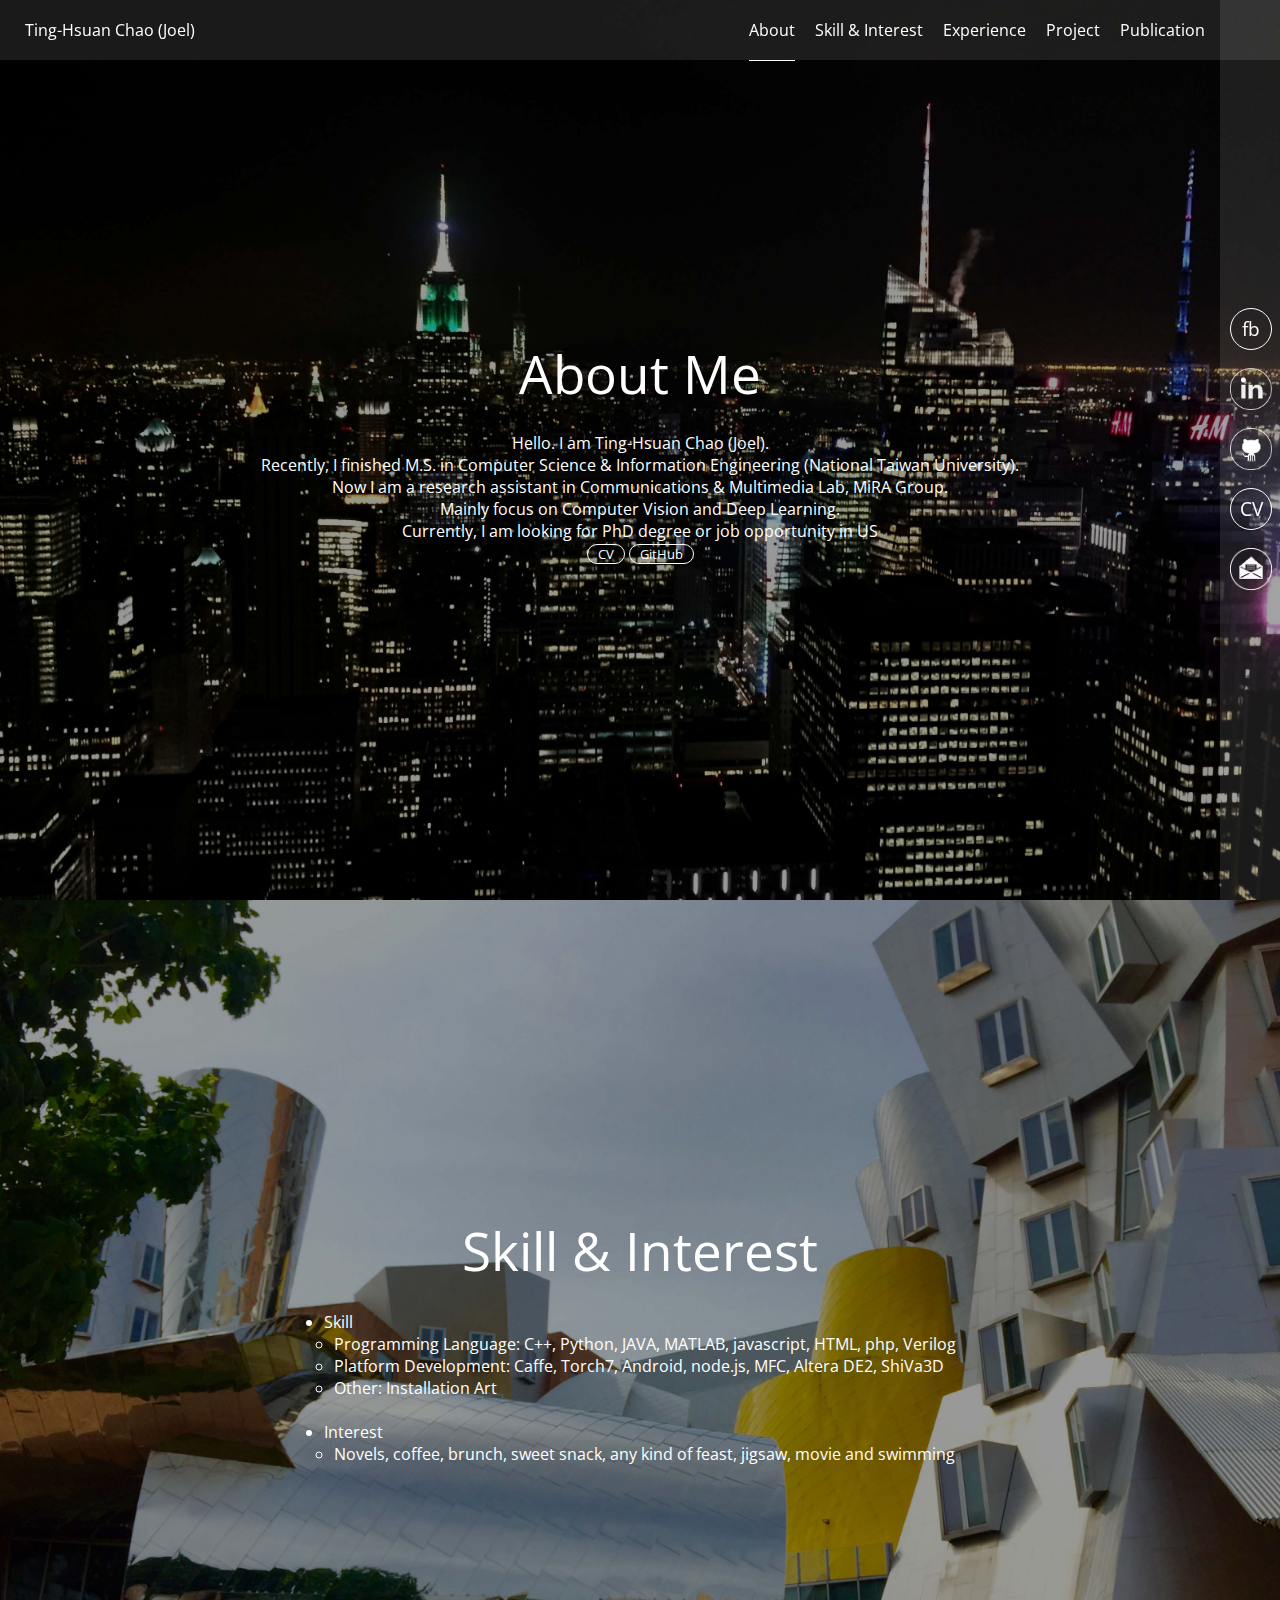
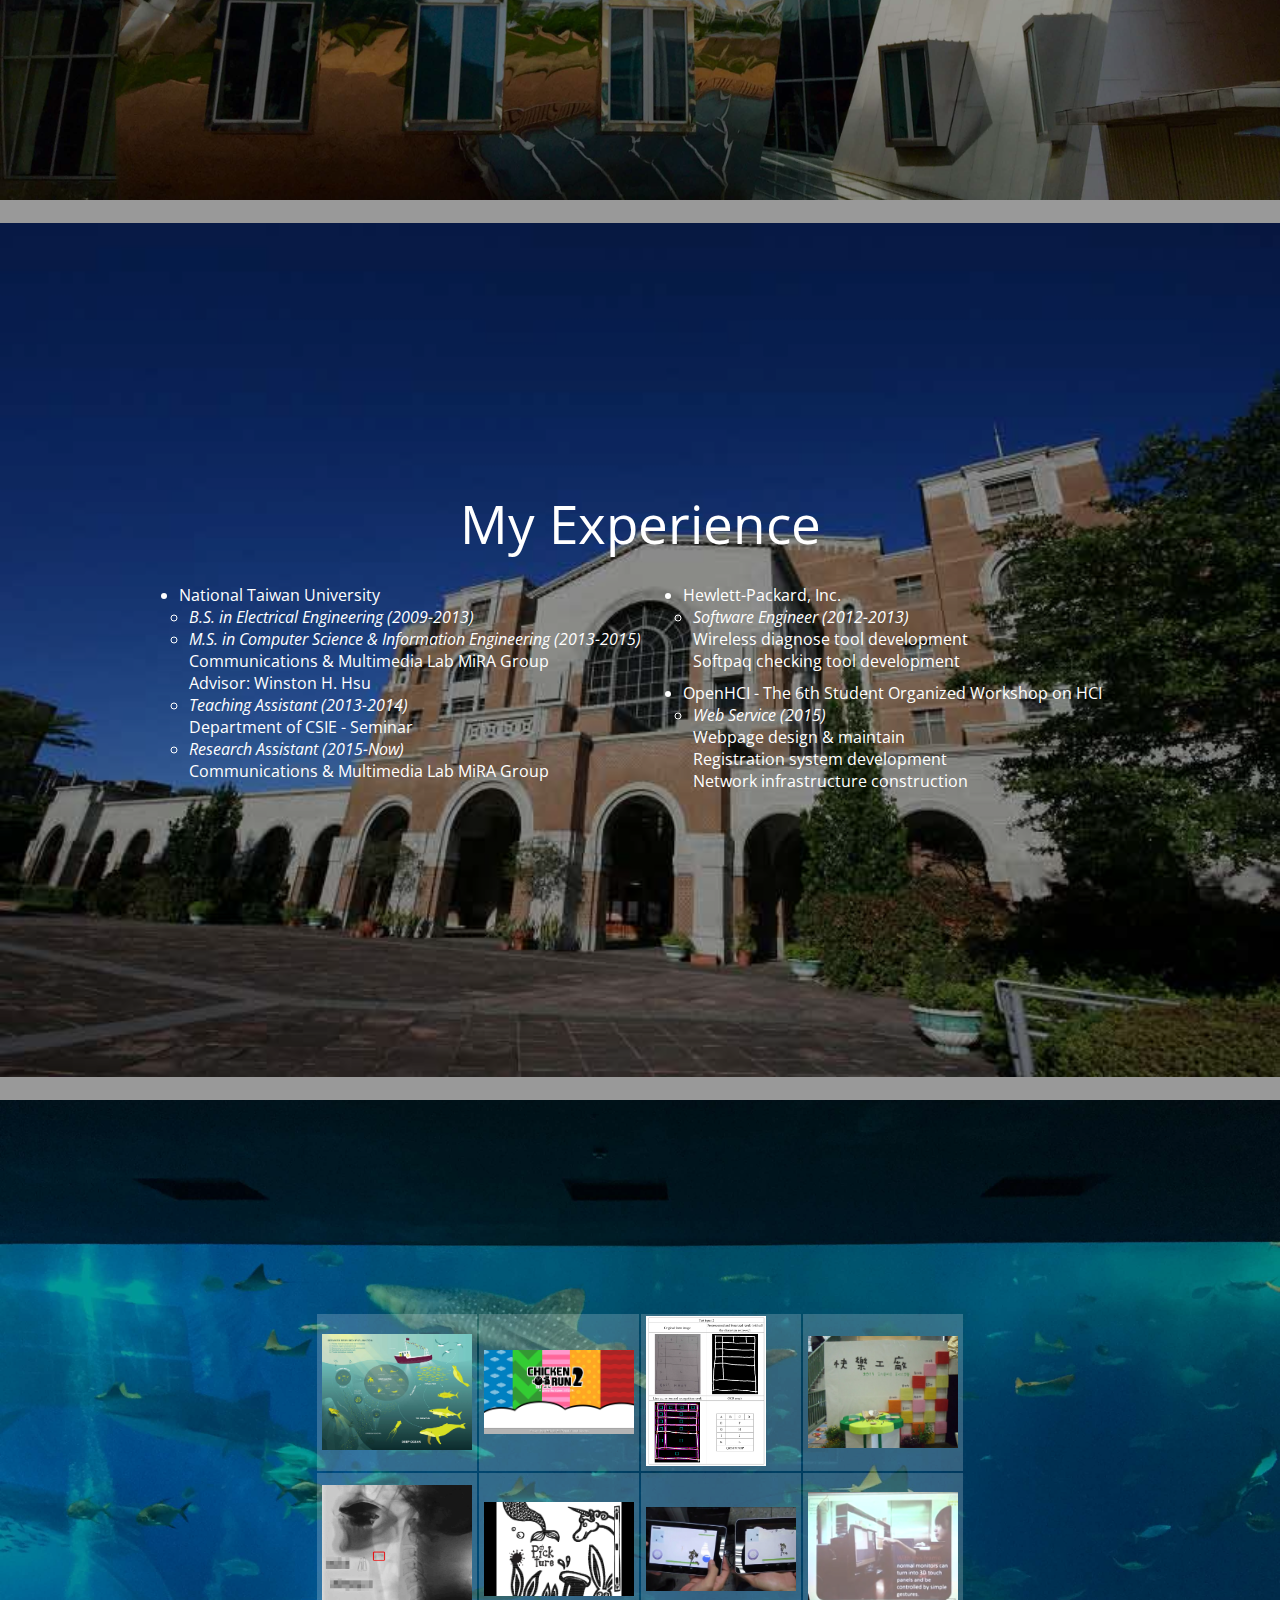
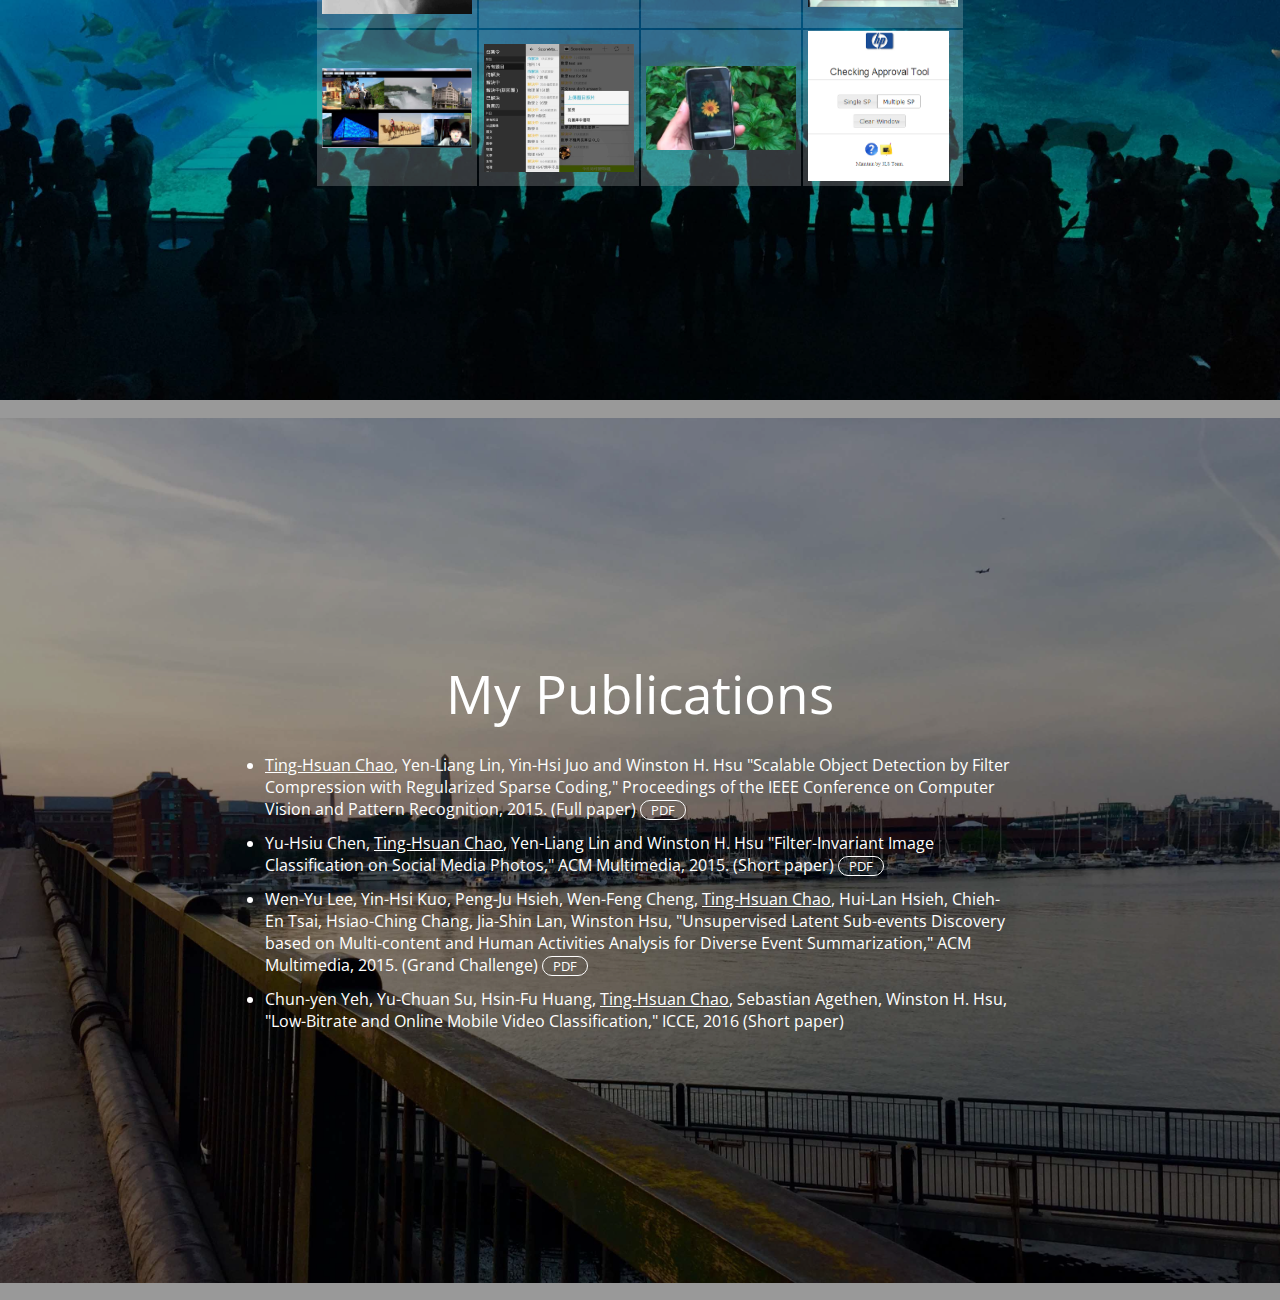
==== index.html @ e3b0667c "reduce image size" ====
<!DOCTYPE html PUBLIC "-//W3C//DTD XHTML 1.0 Strict//EN" "http://www.w3.org/TR/xhtml1/DTD/xhtml1-strict.dtd">
<html xmlns="http://www.w3.org/1999/xhtml" xml:lang="en" lang="en">

<head>
  <title>Ting-Hsuan Chao (Joel)</title>
  
  <!-- favicons -->
  <link rel="apple-touch-icon" sizes="57x57" href="favicon/apple-icon-57x57.png">
  <link rel="apple-touch-icon" sizes="60x60" href="favicon/apple-icon-60x60.png">
  <link rel="apple-touch-icon" sizes="72x72" href="favicon/apple-icon-72x72.png">
  <link rel="apple-touch-icon" sizes="76x76" href="favicon/apple-icon-76x76.png">
  <link rel="apple-touch-icon" sizes="114x114" href="favicon/apple-icon-114x114.png">
  <link rel="apple-touch-icon" sizes="120x120" href="favicon/apple-icon-120x120.png">
  <link rel="apple-touch-icon" sizes="144x144" href="favicon/apple-icon-144x144.png">
  <link rel="apple-touch-icon" sizes="152x152" href="favicon/apple-icon-152x152.png">
  <link rel="apple-touch-icon" sizes="180x180" href="favicon/apple-icon-180x180.png">
  <link rel="icon" type="image/png" sizes="192x192"  href="favicon/android-icon-192x192.png">
  <link rel="icon" type="image/png" sizes="32x32" href="favicon/favicon-32x32.png">
  <link rel="icon" type="image/png" sizes="96x96" href="favicon/favicon-96x96.png">
  <link rel="icon" type="image/png" sizes="16x16" href="favicon/favicon-16x16.png">
  <link rel="manifest" href="favicon/manifest.json">
  <meta name="msapplication-TileColor" content="#ffffff">
  <meta name="msapplication-TileImage" content="favicon/ms-icon-144x144.png">
  <meta name="theme-color" content="#ffffff">

  <!-- meta -->
  <meta name="description" content="Ting-Hsuan Chao's personal website">
  <meta name="keywords" content="Ting-Hsuan Chao, Joel, CV">
  <meta name="author" content="Ting-Hsuan Chao">
  
  <!-- script, css, font -->
  <script type="text/javascript" src="js/jquery-1.4.3.min.js"></script>
  <script type="text/javascript" src="js/main.js"></script>
  <script type="text/javascript" src="js/jquery.fancybox-1.3.4.js"></script>
  <link rel="stylesheet" type="text/css" href="css/main.css" />
  <link rel="stylesheet" href="css/jquery.fancybox-1.3.4.css" type="text/css" media="screen" />
  <link href='http://fonts.googleapis.com/css?family=Open+Sans:300' rel='stylesheet' type='text/css'>
</head>

<body>

<!-- Navigation -->
<div id="nav_top">
  <div id="nav_top_menu">
    <div id="buttom_about" class="nav_top_menu_item nav_top_menu_item_selected">About</div>
    <div id="buttom_skill" class="nav_top_menu_item">Skill & Interest</div>
    <div id="buttom_experience" class="nav_top_menu_item">Experience</div>
    <div id="buttom_project" class="nav_top_menu_item">Project</div>
    <div id="buttom_publication" class="nav_top_menu_item">Publication</div>
  </div>
  <div id="nav_top_title">Ting-Hsuan Chao (Joel)</div>
</div>

<div id="nav_right">
  <div id="nav_right_menu">    
    <a class="right_a" target="_blank" href="https://www.facebook.com/joel791211">
      <div class="nav_right_menu_item"><div class="circle_button">fb</div></div>
    </a>    
    <a class="right_a" target="_blank" href="https://tw.linkedin.com/in/chaojoel">
      <div class="nav_right_menu_item"><div id="linkedin_icon"></div></div>
    </a>
    <a class="right_a" target= "_blank" href="https://github.com/joelthchao">
      <div class="nav_right_menu_item"><div id="github_icon"></div></div>
    </a>
    <a class="right_a" target="_blank" href="pdf/tinghsuanchao_cv.pdf">
      <div class="nav_right_menu_item"><div class="circle_button">CV</div></div>
    </a>
    <div id="email_field">joelthchao@gmail.com</div>
    <a id="email_button" class="right_a">
      <div class="nav_right_menu_item"><div id="mail_icon"></div></div>
    </a>
  </div>
</div>

<!-- Content -->
<div id="block_about" class="page_block"><div class="filter">
  <div class="center_text_block">
    <span>
      <div class="large_font">About Me</div><br>
      <div class="medium_font" >
        Hello. I am Ting-Hsuan Chao (Joel). <br>
        Recently, I finished M.S. in Computer Science & Information Engineering (National Taiwan University). <br>
        Now I am a research assistant in Communications & Multimedia Lab, MiRA Group.<br>
        Mainly focus on Computer Vision and Deep Learning.<br>
        Currently, I am looking for PhD degree or job opportunity in US<br>
        <a class="button" target= "_blank" href="pdf/tinghsuanchao_cv.pdf">CV</a> 
        <a class="button" target= "_blank" href="https://github.com/joelthchao">GitHub</a>
      </div>
    </span>
  </div>
</div></div>

<div id="block_skill" class="page_block"><div class="filter">
  <div class="center_text_block">
    <span>
      <div class="large_font">Skill & Interest</div><br>
      <div class="medium_font">        
        <center><table>
          <tr><td><ul><li>Skill
            <ul class='indent_ul'>
              <li>Programming Language: C++, Python, JAVA, MATLAB, javascript, HTML, php, Verilog</li>
              <li>Platform Development: Caffe, Torch7, Android, node.js, MFC, Altera DE2, ShiVa3D</li>
              <li>Other: Installation Art</li>
            </ul>
          </li></ul></td></tr>
          <tr><td><ul><li>Interest
            <ul class='indent_ul'>
              <li>Novels, coffee, brunch, sweet snack, any kind of feast, jigsaw, movie and swimming</li>
            </ul>
          </li></ul></td></tr>
        </table></center>
      </div>
    </span>
  </div>
</div></div>

<div id="block_experience" class="page_block"><div class="filter">
  <div class="center_text_block">
    <span>
      <div class="large_font">My Experience</div><br>
      <div class="medium_font">        
        <center><table>
          <tr>
            <td><ul><li>
              National Taiwan University<br>
              <ul class='indent_ul'>
                <li>
                  <i>B.S. in Electrical Engineering (2009-2013)</i>
                </li>
                <li>
                  <i>M.S. in Computer Science & Information Engineering (2013-2015)</i><br>
                  Communications & Multimedia Lab MiRA Group<br>
                  Advisor: Winston H. Hsu
                </li>
                <li>
                  <i>Teaching Assistant (2013-2014)</i><br>
                  Department of CSIE - Seminar
                </li>
                <li>
                  <i>Research Assistant (2015-Now)</i><br>
                  Communications & Multimedia Lab MiRA Group
                </li>
              </ul>
            </li></ul></td>
            <td><ul><li>
              Hewlett-Packard, Inc.<br>
              <ul class='indent_ul'>
                <li>
                  <i>Software Engineer (2012-2013)</i><br>              
                  Wireless diagnose tool development<br>
                  Softpaq checking tool development
                </li>
              </ul>
              </li><li>
              OpenHCI - The 6th Student Organized Workshop on HCI<br>
              <ul class='indent_ul'>
                <li>
                  <i>Web Service (2015)</i><br>
                  Webpage design & maintain<br>
                  Registration system development<br>
                  Network infrastructure construction
                </li>
              </ul>
            </li></ul></td>
          </tr>
        </table></center>        
      </div>
    </span>
  </div>
</div></div>

<div id="block_project" class="page_block"><div class="filter">
  <div class="center_text_block">
    <span>
      <div class="medium_font">        
        <center><table>
          <tr>
            <td class="project_block">              
              <div class="project_image_frame"><a class="pj" href="img/pj_ndsb.jpg" title="Learn to recognize plankton by training convolutional neural networks. Rank #51/1049 (4.9%) in Kaggle-NDSB competition. https://www.kaggle.com/c/datasciencebowl/leaderboard"><img class="project_img" src="img/pj_ndsb.jpg" alt="" /></a></div>
            </td>
            <td class="project_block">
              <div class="project_image_frame"><a class="pj" href="img/pj_chicken.png" title="A javascript based tempo game with kinect control. Check it out at http://ppt.cc/KOh5"><img class="project_img" src="img/pj_chicken.png" alt=""/></a></div>
            </td>              
            <td class="project_block">
              <div class="project_image_frame"><a class="pj" href="img/pj_dip.png" title="A project of Digital Image Processing. Its function is parsing handmade form to MS Word's form."><img class="project_img" src="img/pj_dip.png" alt=""/></a></div>
            </td>
            <td class="project_block">
              <div class="project_image_frame"><a class="pj" href="img/pj_factor.jpg" title="First Place in stallation art competition in NTU Art Festival. Exhibited in Liberal Education Classroom Building in 2011 Spring."><img class="project_img" src="img/pj_factor.jpg" alt=""/></a></div>
            </td>
          </tr>
          <tr>
            <td class="project_block">
              <div class="project_image_frame"><a class="pj" href="img/pj_ntuh.jpg" title="A MATLAB program able to track hyoid bone in x-ray video and analyze the trajectory of hyoid bone to diagnose patient's swallow function and evaluate effect of rehabilitation."><img class="project_img" src="img/pj_ntuh.jpg" alt=""/></a></div>
            </td>
            <td class="project_block">
              <div class="project_image_frame"><a class="pj" href="img/pj_pickture.png" title="An iOS multiplayer drawing game with social interaction."><img class="project_img" src="img/pj_pickture.png" alt=""/></a></div>
            </td>
            <td class="project_block">
              <div class="project_image_frame"><a class="pj" href="img/pj_snow.jpg" title="An Android multiplayer shooting game. Check it out at http://ppt.cc/OOvZ"><img class="project_img" src="img/pj_snow.jpg" alt=""/></a></div>
            </td>
            <td class="project_block">
              <div class="project_image_frame"><a class="pj" href="img/pj_spacemotion.png" title="A project of Digital Circuit Lab. User can install it to monitor and multitouch with some depth infomation. Somehow like Leap Motion."><img class="project_img" src="img/pj_spacemotion.png" alt=""/></a></div>
            </td>
          </tr>
          <tr>
            <td class="project_block">
              <div class="project_image_frame"><a class="pj" href="img/pj_vr.jpg" title="A project of Vitual Reality. User use their face to browse images intuitively."><img class="project_img" src="img/pj_vr.jpg" alt=""/></a></div>
            </td>
            <td class="project_block">
              <div class="project_image_frame"><a class="pj" href="img/pj_scoremaster.jpg" title="An online Q&A platform for junior/senior high school students. Teachers can answer questions and earn money on it."><img class="project_img" src="img/pj_scoremaster.jpg" alt=""/></a></div>
            </td>
            <td class="project_block">
              <div class="project_image_frame"><a class="pj" href="img/pj_flora.jpg" title="A mobile application able to automatically recognize breed of any flowers."><img class="project_img" src="img/pj_flora.jpg" alt=""/></a></div>
            </td>
            <td class="project_block">
              <div class="project_image_frame"><a class="pj" href="img/pj_hp.png" title="A tool used to check out softpaq number and subscribe to it for HP workers."><img class="project_img" src="img/pj_hp.png" alt=""/></a></div>
            </td>
          </tr>
        </table></center>
      </div>      
    </span>
  </div>
</div></div>

<div id="block_publication" class="page_block"><div class="filter">
  <div class="center_text_block">
    <span>
      <div class="large_font">My Publications</div><br>
      <div class="medium_font">        
        <center><table>
          <tr><td><ul><li>
            <u>Ting-Hsuan Chao</u>, Yen-Liang Lin, Yin-Hsi Juo and Winston H. Hsu "Scalable Object Detection by Filter Compression with Regularized Sparse Coding," Proceedings of the IEEE Conference on Computer Vision and Pattern Recognition, 2015. (Full paper) <a target="_blank" class="button" href="pdf/scalable_chao_cvpr_2015.pdf">PDF</a>
          </li></ul></td></tr>
          <tr><td><ul><li>
            Yu-Hsiu Chen, <u>Ting-Hsuan Chao</u>, Yen-Liang Lin and Winston H. Hsu "Filter-Invariant Image Classification on Social Media Photos," ACM Multimedia, 2015. (Short paper) <a target="_blank" class="button" href="pdf/filter_chen_mm_2015.pdf">PDF</a>
          </li></ul></td></tr>
          <tr><td><ul><li>
            Wen-Yu Lee, Yin-Hsi Kuo, Peng-Ju Hsieh, Wen-Feng Cheng, <u>Ting-Hsuan Chao</u>, Hui-Lan Hsieh,
            Chieh-En Tsai, Hsiao-Ching Chang, Jia-Shin Lan, Winston Hsu, "Unsupervised Latent Sub-events
            Discovery based on Multi-content and Human Activities Analysis for Diverse Event Summarization,"
            ACM Multimedia, 2015. (Grand Challenge) <a target="_blank" class="button" href="pdf/unsupervised_lee_mm_2015.pdf">PDF</a>
          </li></ul></td></tr>
          <tr><td><ul><li>
            Chun-yen Yeh, Yu-Chuan Su, Hsin-Fu Huang, <u>Ting-Hsuan Chao</u>, Sebastian Agethen, Winston H. Hsu, "Low-Bitrate and Online Mobile Video Classification," ICCE, 2016 (Short paper)
          </li></ul></td></tr>
        </table></center>
      </div>
    </span>
  </div>
</div></div>

</body>

<script>
  (function(i,s,o,g,r,a,m){i['GoogleAnalyticsObject']=r;i[r]=i[r]||function(){
  (i[r].q=i[r].q||[]).push(arguments)},i[r].l=1*new Date();a=s.createElement(o),
  m=s.getElementsByTagName(o)[0];a.async=1;a.src=g;m.parentNode.insertBefore(a,m)
  })(window,document,'script','//www.google-analytics.com/analytics.js','ga');

  ga('create', 'UA-66253939-1', 'auto');
  ga('send', 'pageview');

  $(document).ready(function() {
    $("a.pj").fancybox({
      'transitionIn'  : 'elastic',
      'transitionOut' : 'elastic',
      'speedIn'   : 400, 
      'speedOut'    : 400,
      'titlePosition' : 'over'
    });    
  });
</script>

</html>
---- css/main.css ----
html, body {
    margin: 0px;
    padding: 0px;
    font-family: 'Open Sans', sans-serif;
}


#nav_top {
    position: fixed;
    top: 0px;
    left: 0px;
    width: 100%;
    height: 60px;
    background-color: rgba(255,255,255,0.1);
    z-index: 1;
}

#nav_top_title {
    position: absolute;    
    top: 0px;
    left: 0px;
    height: 60px;
    padding-left: 25px;
    line-height: 60px;
    color: white;
}

#nav_top_menu {
    position: absolute;    
    top: 0px;
    right: 60px;
    height: 60px;
    padding-right: 15px;        
}

.nav_top_menu_item {
    border-bottom: 1px solid rgba(255, 255, 255, 0);
    float: left;
    margin-left: 20px;
    line-height: 60px;
    color: white;
    cursor: pointer;
}

.nav_top_menu_item_selected {
    border-color: #FFFFFF;
    -webkit-transition: border-color 1s ease;
    -moz-transition: border-color 1s ease;
    -o-transition: border-color 1s ease;
    transition: border-color 1s ease;
}

#nav_right {
    position: fixed;    
    top: 0px;
    right: 0px;
    width: 60px;
    height: 100%;
    background-color: rgba(255,255,255,0.1);
    z-index: 2;
}

#nav_right_menu {
    position: absolute;
    top: 0;
    bottom: 0;
    right: 0px;    
    height: 300px;
    margin: auto;
}

.nav_right_menu_item {
    border-left: 1px solid rgba(255, 255, 255, 0);
    padding-top: 8px;
    width: 60px;
    height: 52px;
    color: white;
    cursor: pointer;
    -webkit-transition: border-color 0.5s ease;
    -moz-transition: border-color 0.5s ease;
    -o-transition: border-color 0.5s ease;
    transition: border-color 0.5s ease;
}

.nav_right_menu_item:hover {
    border-color: #FFFFFF;
}

.page_block {
    position: relative;
    left: 0px;
    width: 100%;
    height: 100vh;
    color: white;
    background-color: #000020;
}

#email_field {
    position: absolute;
    color: white;
    top: 255px;
    right: -325px;
    z-index: 10;
}

#block_about {
    background: url(../img/lbg_topoftherock.jpg) no-repeat center center;
    background-size: 100%;
}

#block_skill {
    background: url(../img/lbg_mit.jpg) no-repeat center center; 
    background-size: 100%;   
}

#block_experience {
    background: url(../img/lbg_ntulibrary.jpg) no-repeat center center;
    background-size: 100%;   
}

#block_project {
    background: url(../img/lbg_okinawa.jpg) no-repeat center center;
    background-size: 100%;   
}

#block_publication {
    background: url(../img/lbg_boston.jpg) no-repeat center center;
    background-size: 100%;   
}

.filter {
    position: relative;
    left: 0px;
    width: 100%;
    height: 100vh;
    color: white;
    background-color: rgba(0, 0, 0, 0.4);
}

.center_text_block {
    display: table;
    width: 100%;
    height: 100%;
    text-align: center;
}

span {
    display: table-cell;
    vertical-align: middle;
}

.large_font {
    font-size: 40pt;
}

.medium_font {
    font-size: 12pt;
}

td {
    padding: 0 20px 10px 20px;
    vertical-align: top;
    max-width: 750px;
}

ul {
    padding: 0px;
    margin: 0px;
}

ul.indent_ul {
    margin-left: 10px;
    margin-bottom: 10px;
}

.project_block {
    padding: 0 5px 5px 5px;
    width: 150px;
    height: 150px;
    background-color: rgba(255, 255, 255, 0.2);
    vertical-align: bottom;
}

.project_block_text {
    font-size: 15pt;
}

a.button {
    font-size: 10pt;
    text-decoration: none;
    color: white;
    -moz-border-radius: 25px;
    -webkit-border-radius: 25px;
    border: 1px solid #FFFFFF;
    padding: 0px 10px 0px 10px;
}

a.button:hover {
    color: black;
    background-color: #FFFFFF;
    -webkit-transition: all 0.5s ease;
    -moz-transition: all 0.5s ease;
    -o-transition: all 0.5s ease;
    transition: all 0.5s ease;
}

.circle_button {    
    width: 40px;
    height: 40px;
    font-size: 14pt;
    line-height: 40px;
    text-align: center;
    color: white;
    -moz-border-radius: 40px;
    -webkit-border-radius: 40px;
    border: 1px solid #FFFFFF;
    margin-left: 10px
}

#github_icon{
    width: 42px;
    height: 42px;
    margin-left: 10px;
    background: url(../img/github_icon.png) no-repeat center center;
    background-size: 100%;
}

#linkedin_icon{
    width: 42px;
    height: 42px;
    margin-left: 10px;
    background: url(../img/linkedin_icon.png) no-repeat center center;
    background-size: 100%;
}

#mail_icon{
    width: 42px;
    height: 42px;
    margin-left: 10px;
    background: url(../img/mail_icon.png) no-repeat center center;
    background-size: 100%;
}

.right_a {
    text-decoration: none;
}

.project_img {
    max-height: 150px;
    max-width: 150px;
    vertical-align: middle;    
}

.project_image_frame {    
    line-height: 150px;    
}
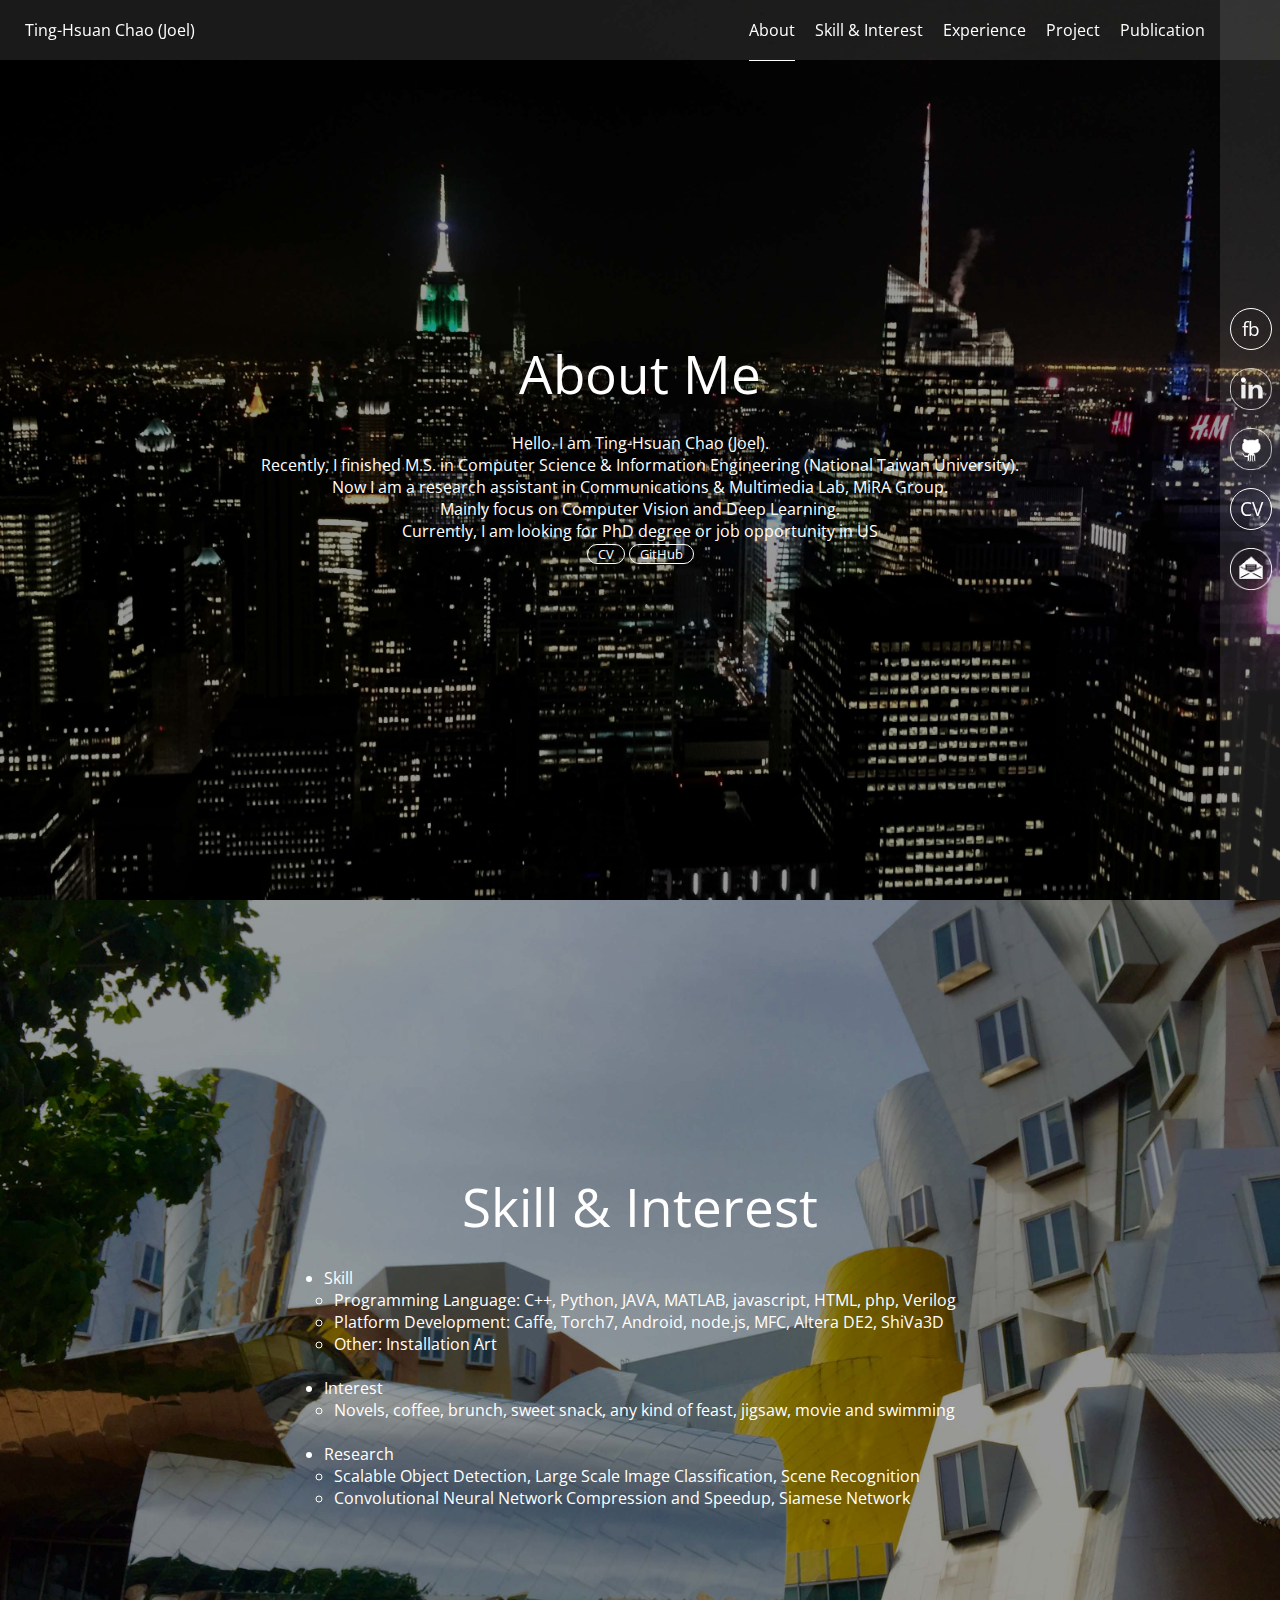
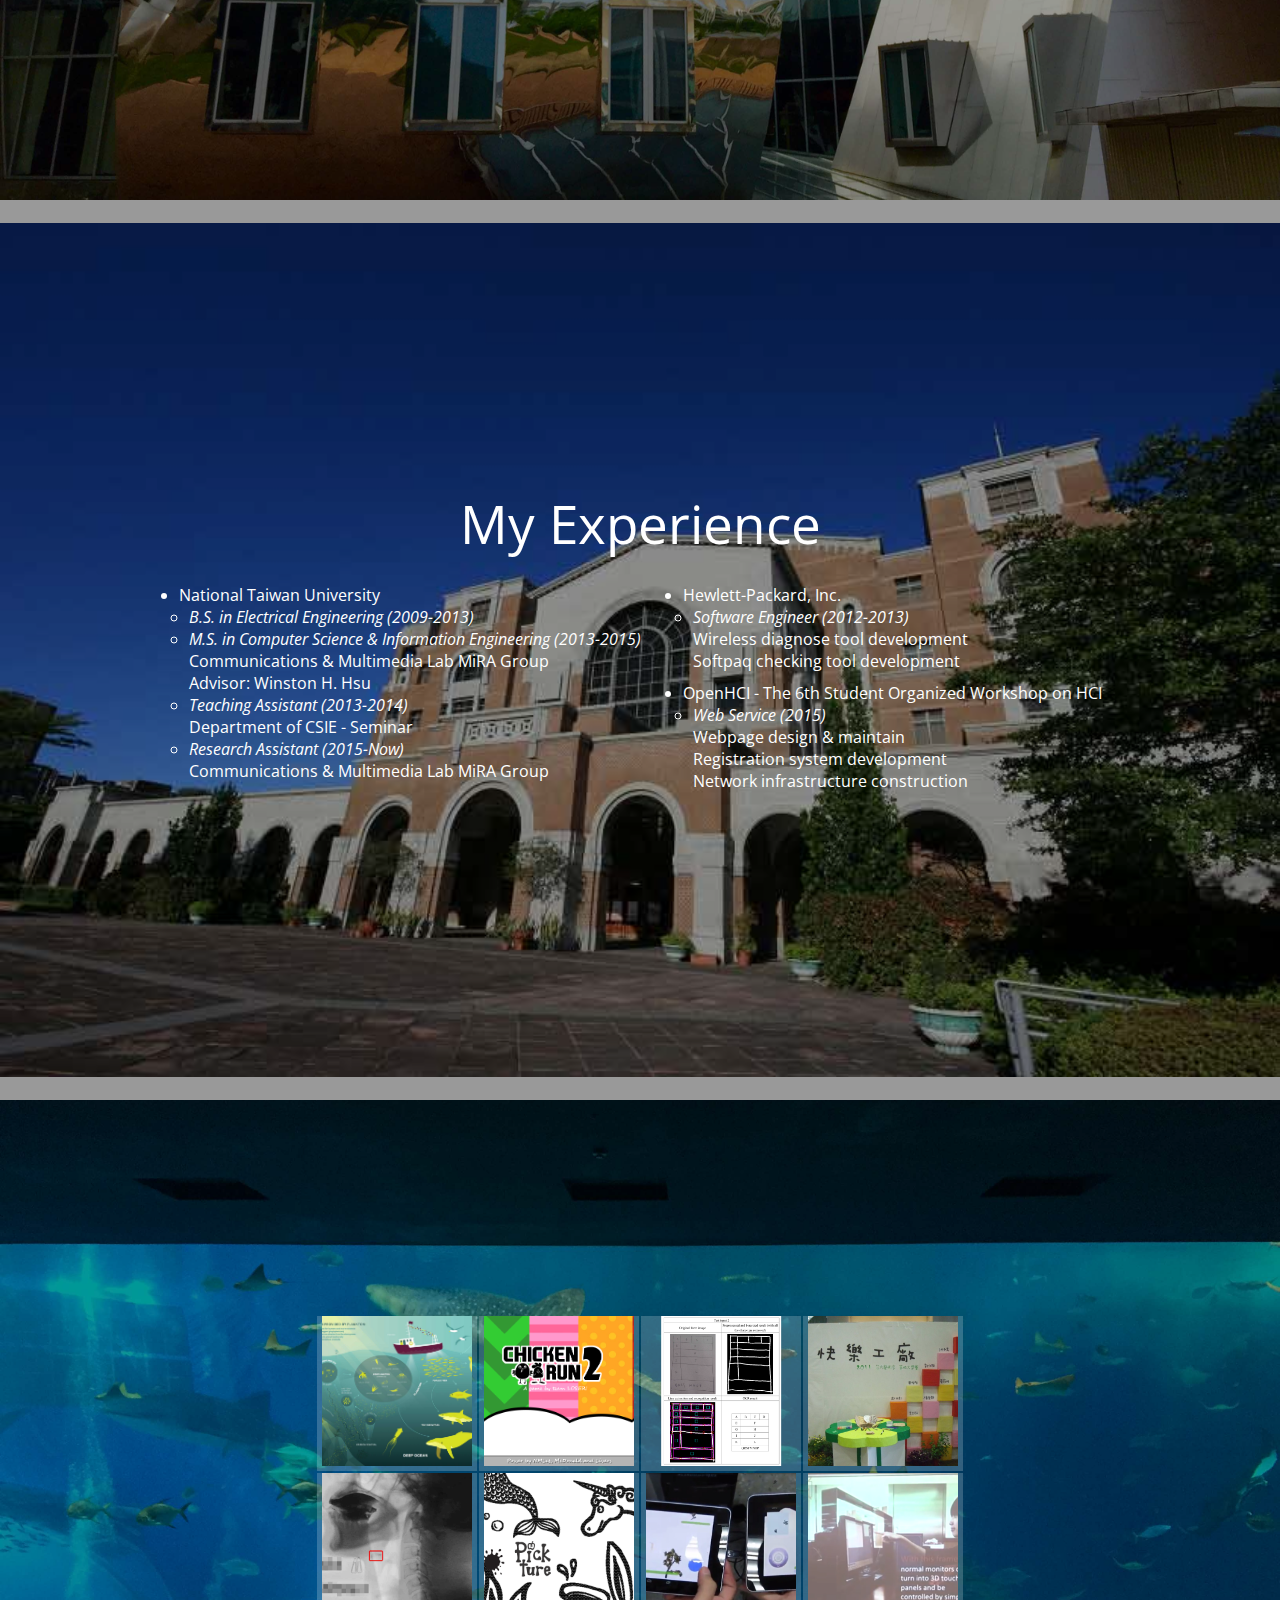
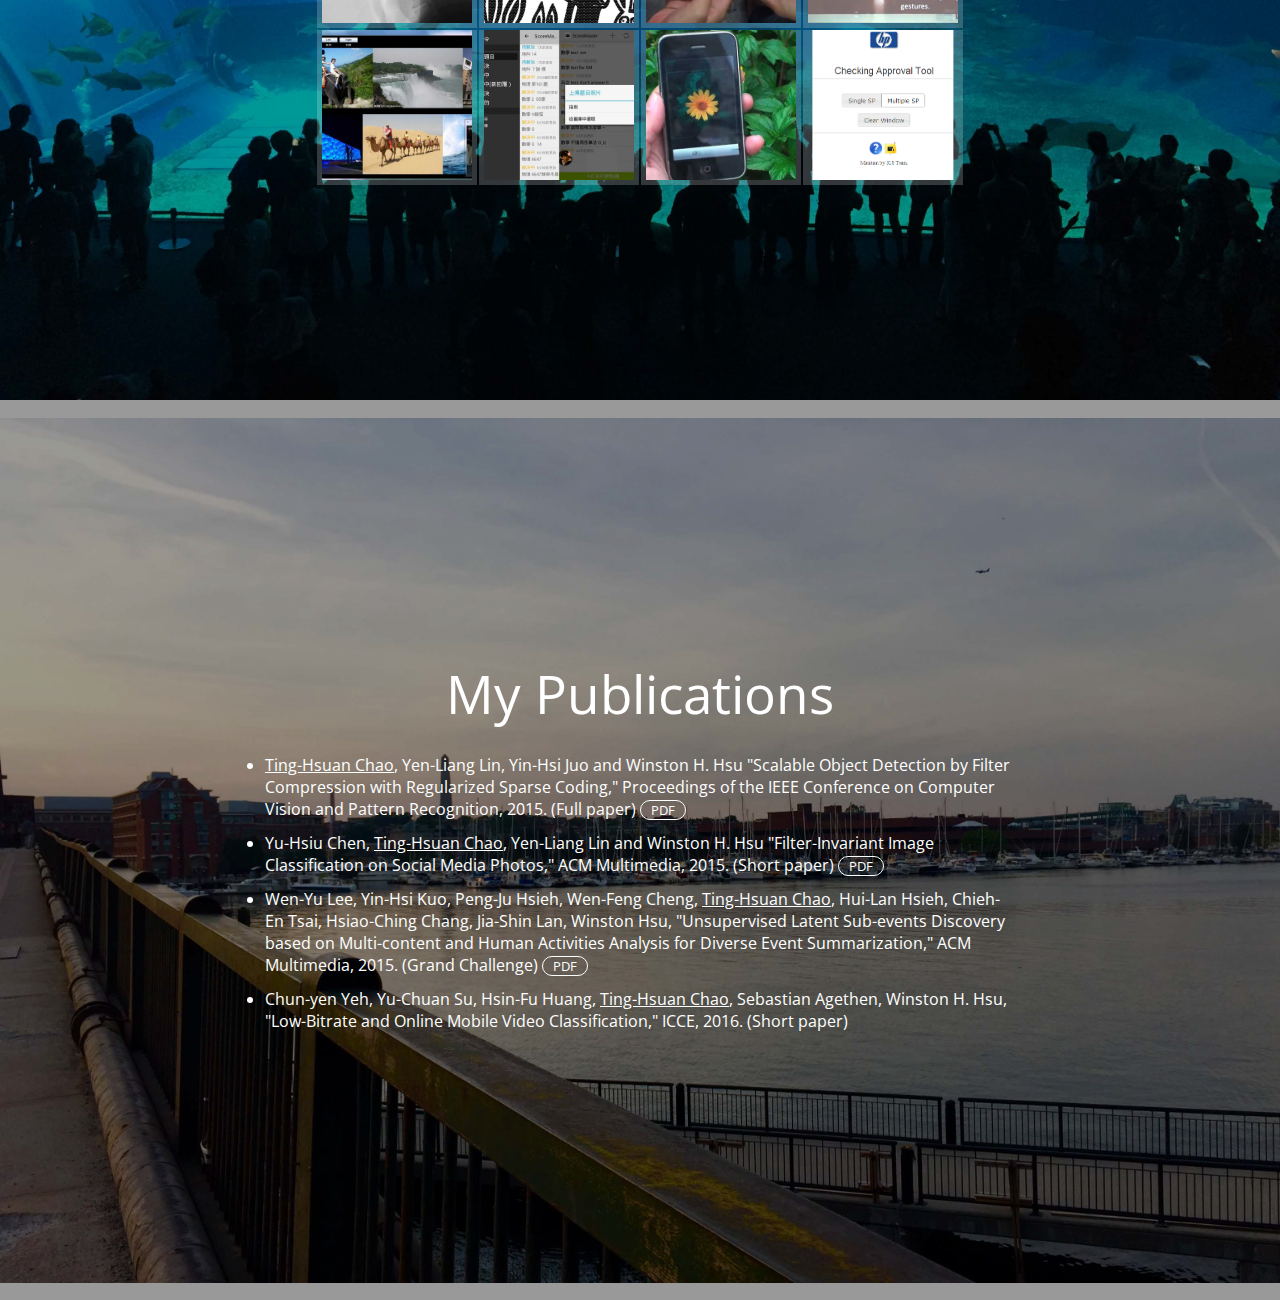
==== commit 1a32bcc1: "update interest" ====
--- a/index.html
+++ b/index.html
@@ -109,6 +109,12 @@
               <li>Novels, coffee, brunch, sweet snack, any kind of feast, jigsaw, movie and swimming</li>
             </ul>
           </li></ul></td></tr>
+          <tr><td><ul><li>Research
+            <ul class='indent_ul'>
+              <li>Scalable Object Detection, Large Scale Image Classification, Scene Recognition</li>
+              <li>Convolutional Neural Network Compression and Speedup, Siamese Network</li>
+            </ul>
+          </li></ul></td></tr>
         </table></center>
       </div>
     </span>
@@ -242,7 +248,7 @@
             ACM Multimedia, 2015. (Grand Challenge) <a target="_blank" class="button" href="pdf/unsupervised_lee_mm_2015.pdf">PDF</a>
           </li></ul></td></tr>
           <tr><td><ul><li>
-            Chun-yen Yeh, Yu-Chuan Su, Hsin-Fu Huang, <u>Ting-Hsuan Chao</u>, Sebastian Agethen, Winston H. Hsu, "Low-Bitrate and Online Mobile Video Classification," ICCE, 2016 (Short paper)
+            Chun-yen Yeh, Yu-Chuan Su, Hsin-Fu Huang, <u>Ting-Hsuan Chao</u>, Sebastian Agethen, Winston H. Hsu, "Low-Bitrate and Online Mobile Video Classification," ICCE, 2016. (Short paper)
           </li></ul></td></tr>
         </table></center>
       </div>
--- a/css/main.css
+++ b/css/main.css
@@ -246,11 +246,19 @@
 }
 
 .project_img {
-    max-height: 150px;
-    max-width: 150px;
-    vertical-align: middle;    
+    position: absolute;
+    left: 50%;
+    top: 50%;
+    height: 100%;
+    width: auto;
+    -webkit-transform: translate(-50%,-50%);
+    -ms-transform: translate(-50%,-50%);
+    transform: translate(-50%,-50%);
 }
 
 .project_image_frame {    
-    line-height: 150px;    
+    position: relative;  
+    width: 150px; 
+    height: 150px;
+    overflow: hidden;
 }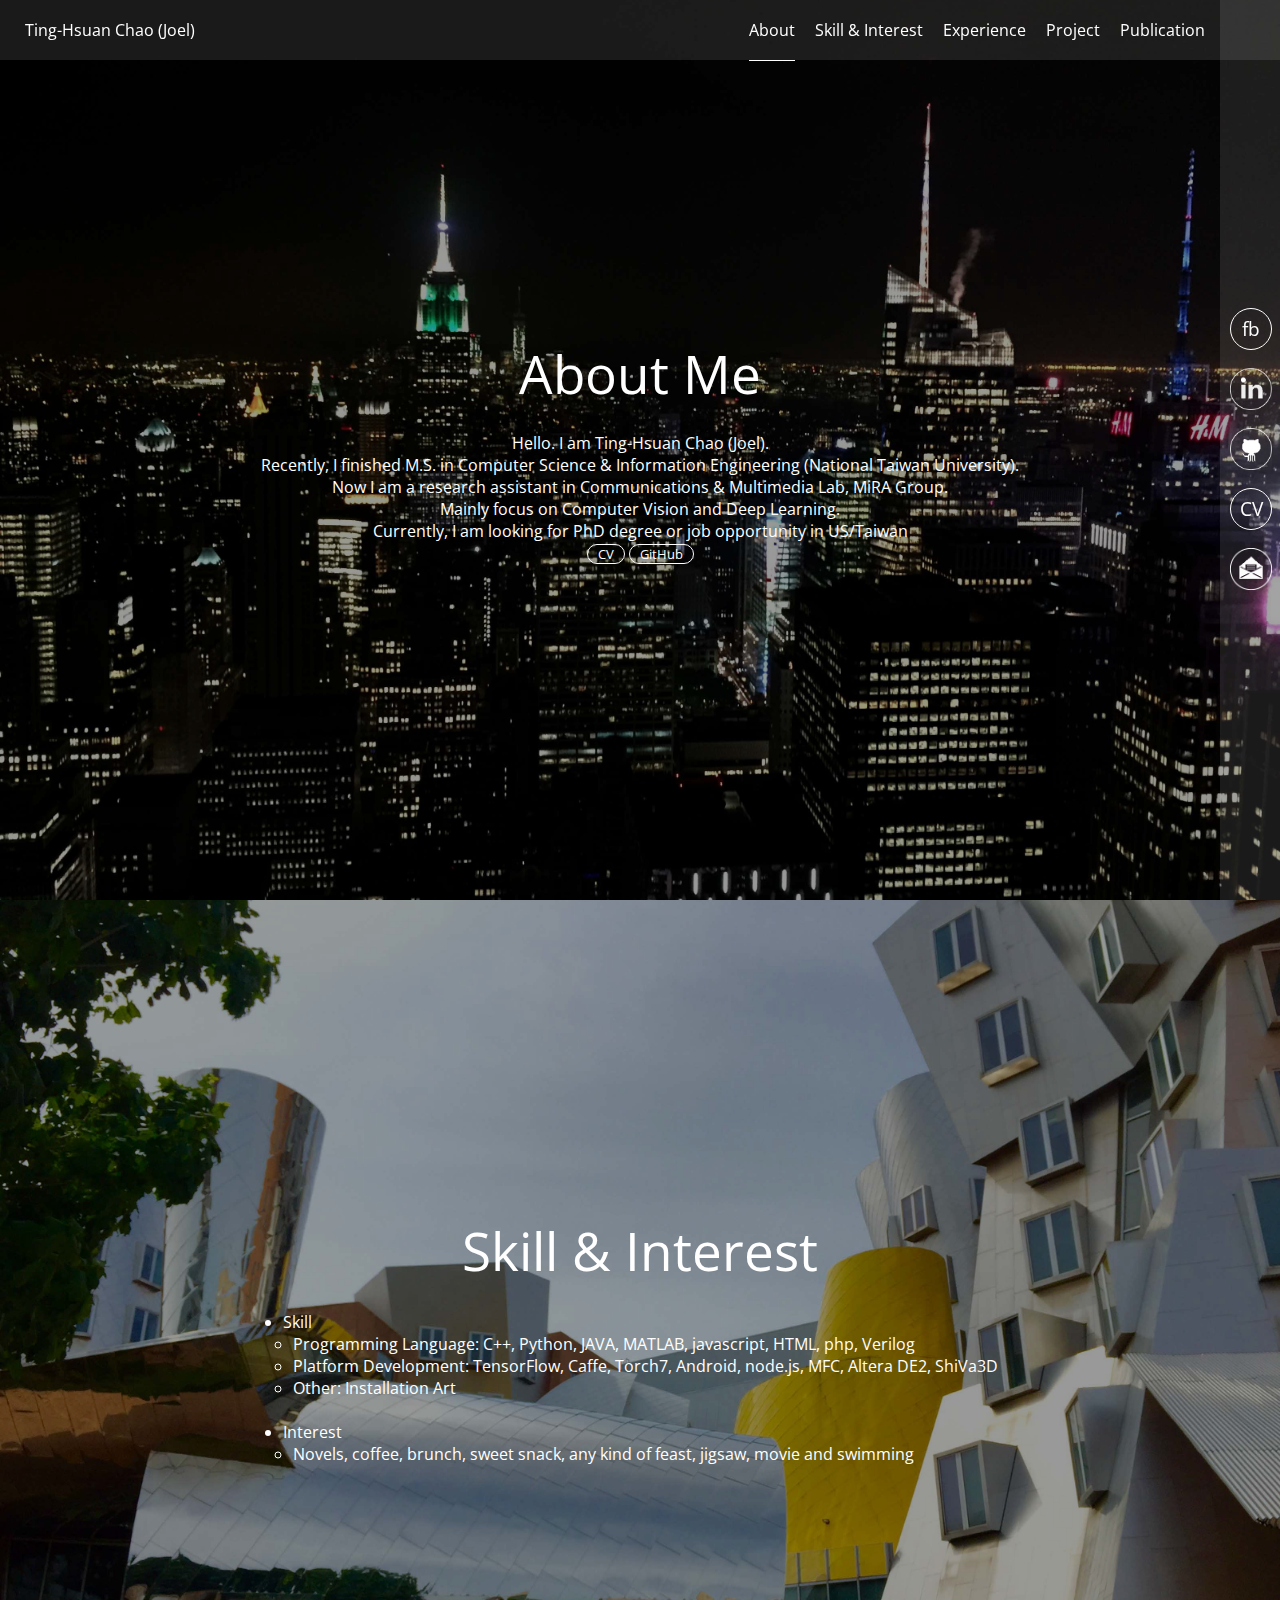
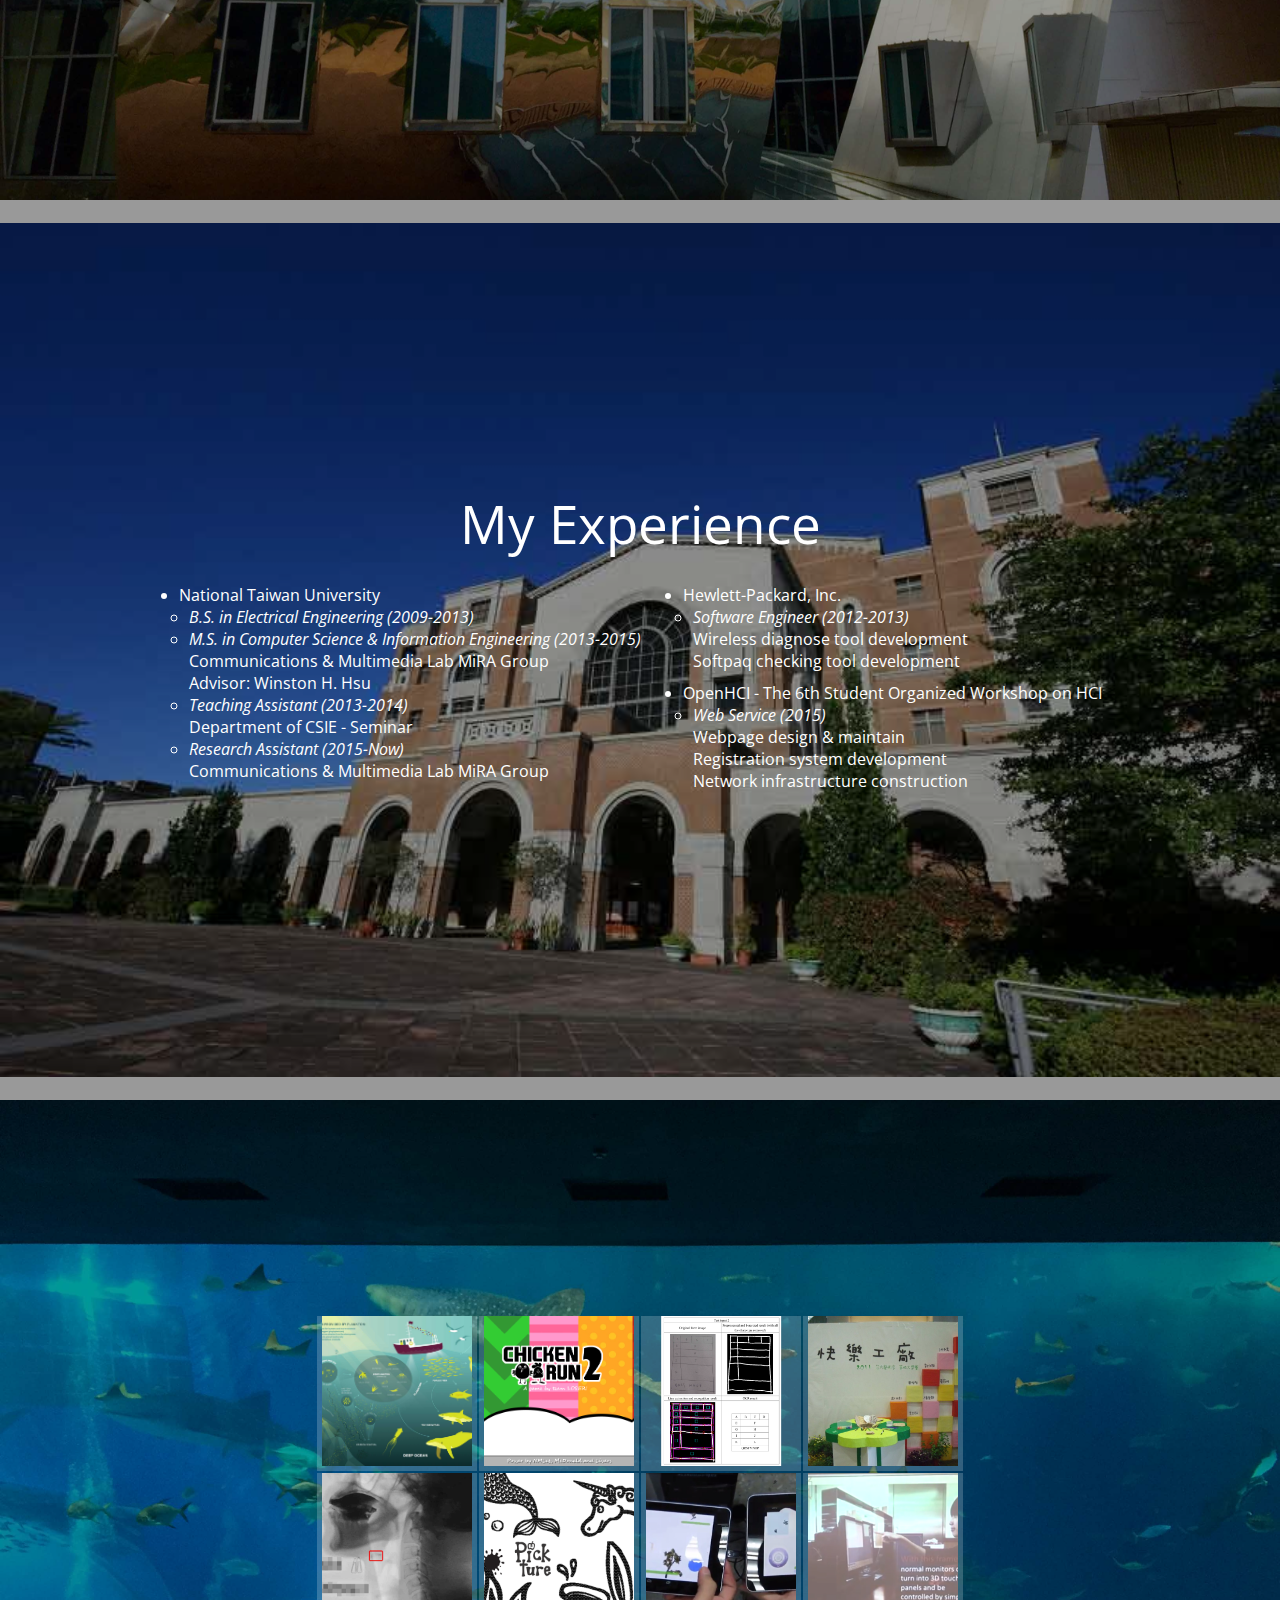
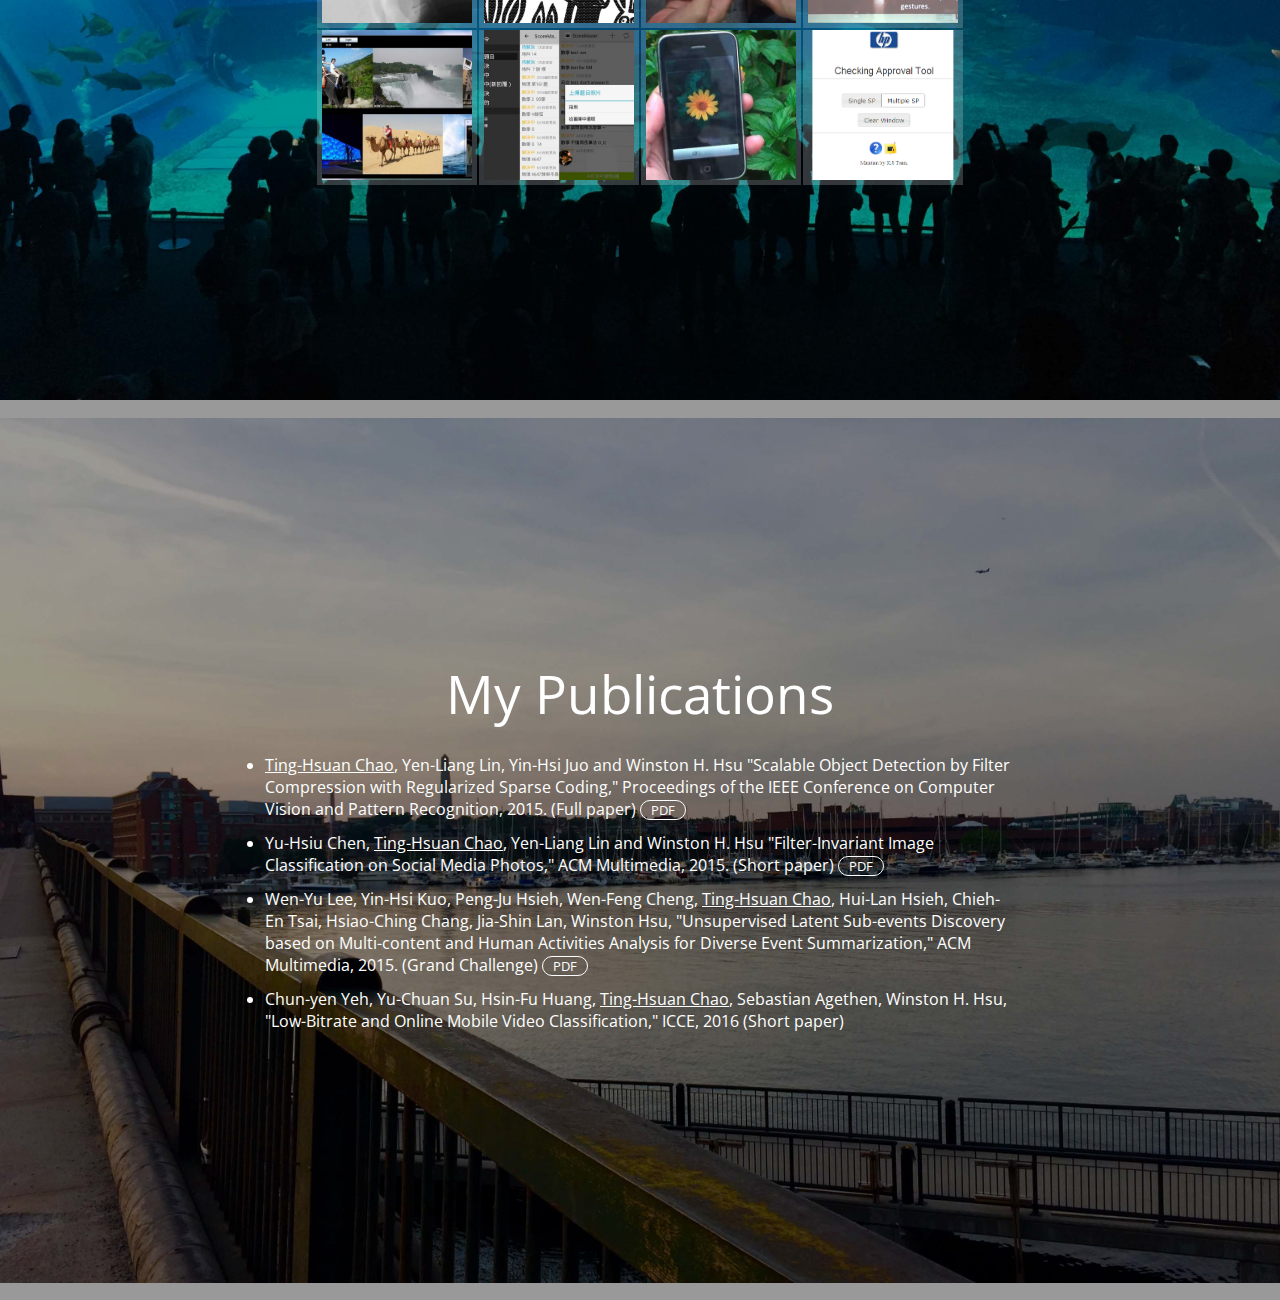
==== commit a0715921: "update platform" ====
--- a/index.html
+++ b/index.html
@@ -83,7 +83,7 @@
         Recently, I finished M.S. in Computer Science & Information Engineering (National Taiwan University). <br>
         Now I am a research assistant in Communications & Multimedia Lab, MiRA Group.<br>
         Mainly focus on Computer Vision and Deep Learning.<br>
-        Currently, I am looking for PhD degree or job opportunity in US<br>
+        Currently, I am looking for PhD degree or job opportunity in US/Taiwan<br>
         <a class="button" target= "_blank" href="pdf/tinghsuanchao_cv.pdf">CV</a> 
         <a class="button" target= "_blank" href="https://github.com/joelthchao">GitHub</a>
       </div>
@@ -100,19 +100,13 @@
           <tr><td><ul><li>Skill
             <ul class='indent_ul'>
               <li>Programming Language: C++, Python, JAVA, MATLAB, javascript, HTML, php, Verilog</li>
-              <li>Platform Development: Caffe, Torch7, Android, node.js, MFC, Altera DE2, ShiVa3D</li>
+              <li>Platform Development: TensorFlow, Caffe, Torch7, Android, node.js, MFC, Altera DE2, ShiVa3D</li>
               <li>Other: Installation Art</li>
             </ul>
           </li></ul></td></tr>
           <tr><td><ul><li>Interest
             <ul class='indent_ul'>
               <li>Novels, coffee, brunch, sweet snack, any kind of feast, jigsaw, movie and swimming</li>
-            </ul>
-          </li></ul></td></tr>
-          <tr><td><ul><li>Research
-            <ul class='indent_ul'>
-              <li>Scalable Object Detection, Large Scale Image Classification, Scene Recognition</li>
-              <li>Convolutional Neural Network Compression and Speedup, Siamese Network</li>
             </ul>
           </li></ul></td></tr>
         </table></center>
@@ -248,7 +242,7 @@
             ACM Multimedia, 2015. (Grand Challenge) <a target="_blank" class="button" href="pdf/unsupervised_lee_mm_2015.pdf">PDF</a>
           </li></ul></td></tr>
           <tr><td><ul><li>
-            Chun-yen Yeh, Yu-Chuan Su, Hsin-Fu Huang, <u>Ting-Hsuan Chao</u>, Sebastian Agethen, Winston H. Hsu, "Low-Bitrate and Online Mobile Video Classification," ICCE, 2016. (Short paper)
+            Chun-yen Yeh, Yu-Chuan Su, Hsin-Fu Huang, <u>Ting-Hsuan Chao</u>, Sebastian Agethen, Winston H. Hsu, "Low-Bitrate and Online Mobile Video Classification," ICCE, 2016 (Short paper)
           </li></ul></td></tr>
         </table></center>
       </div>
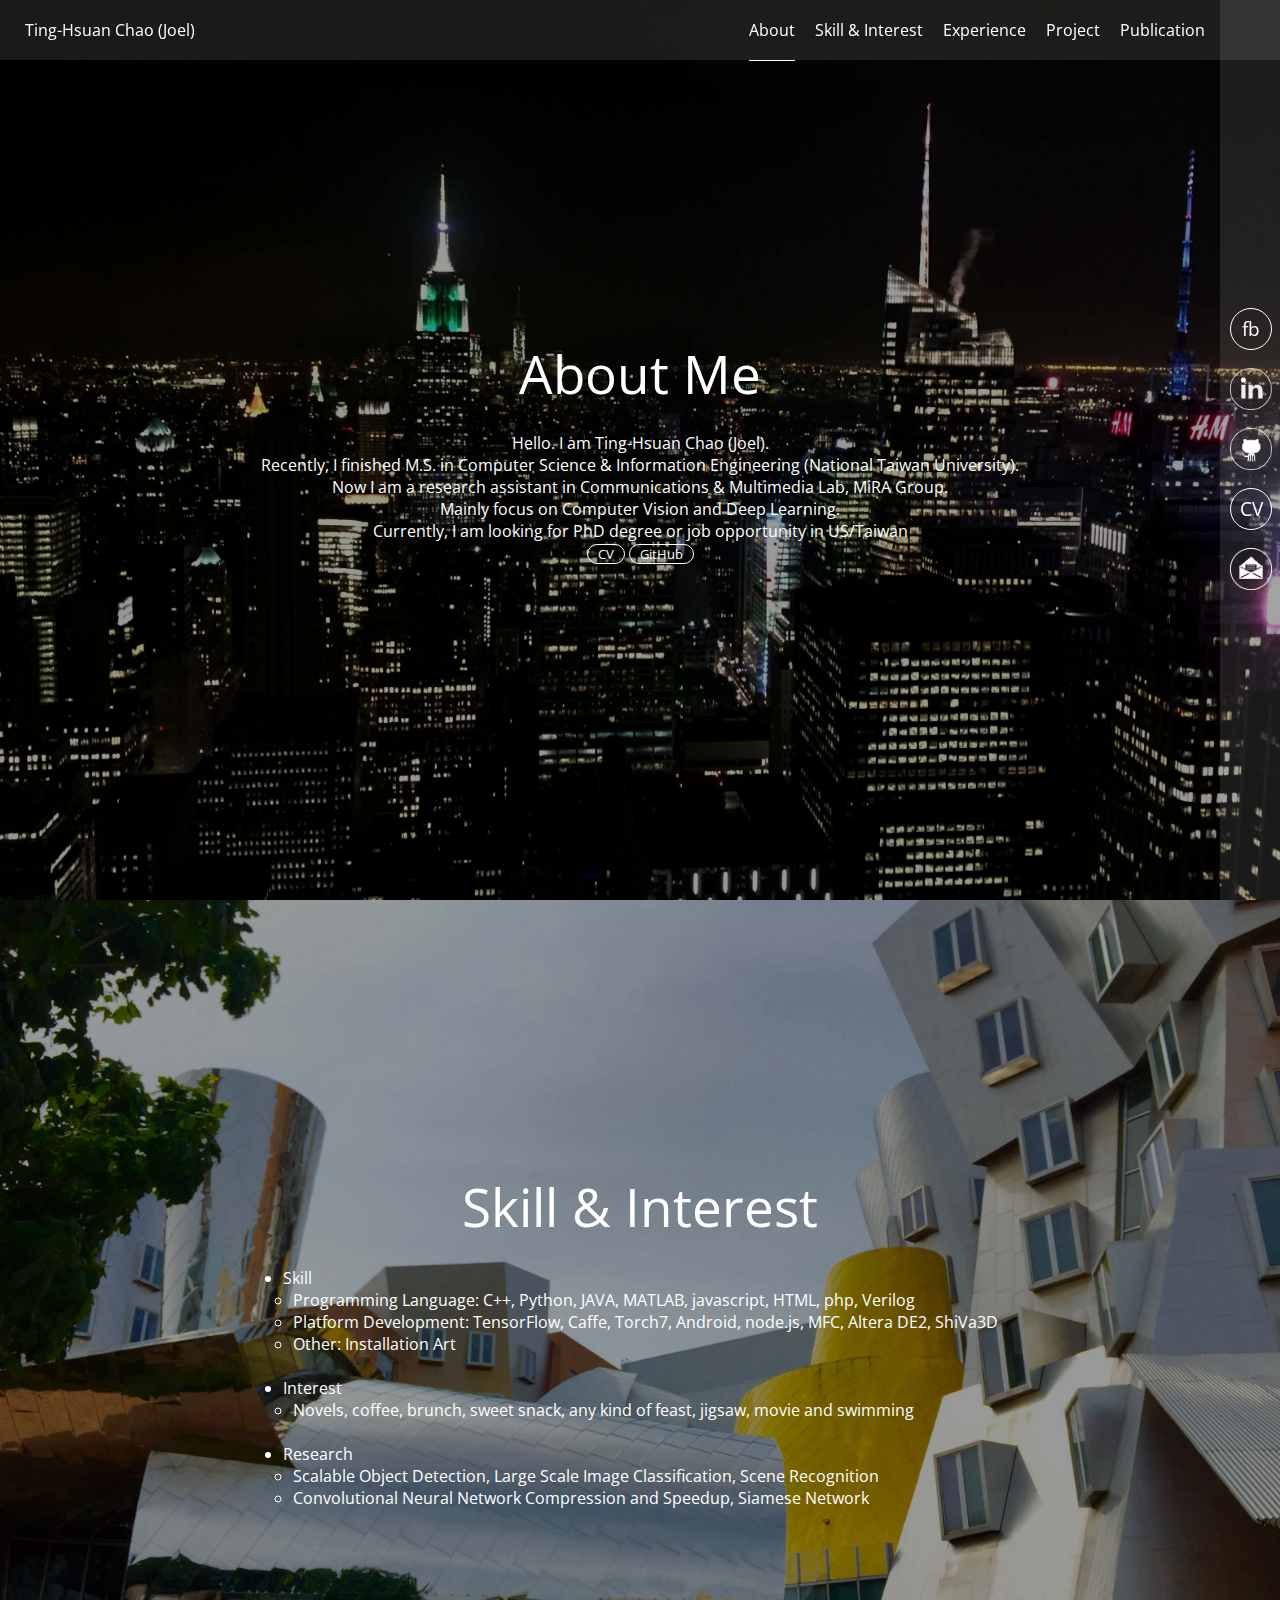
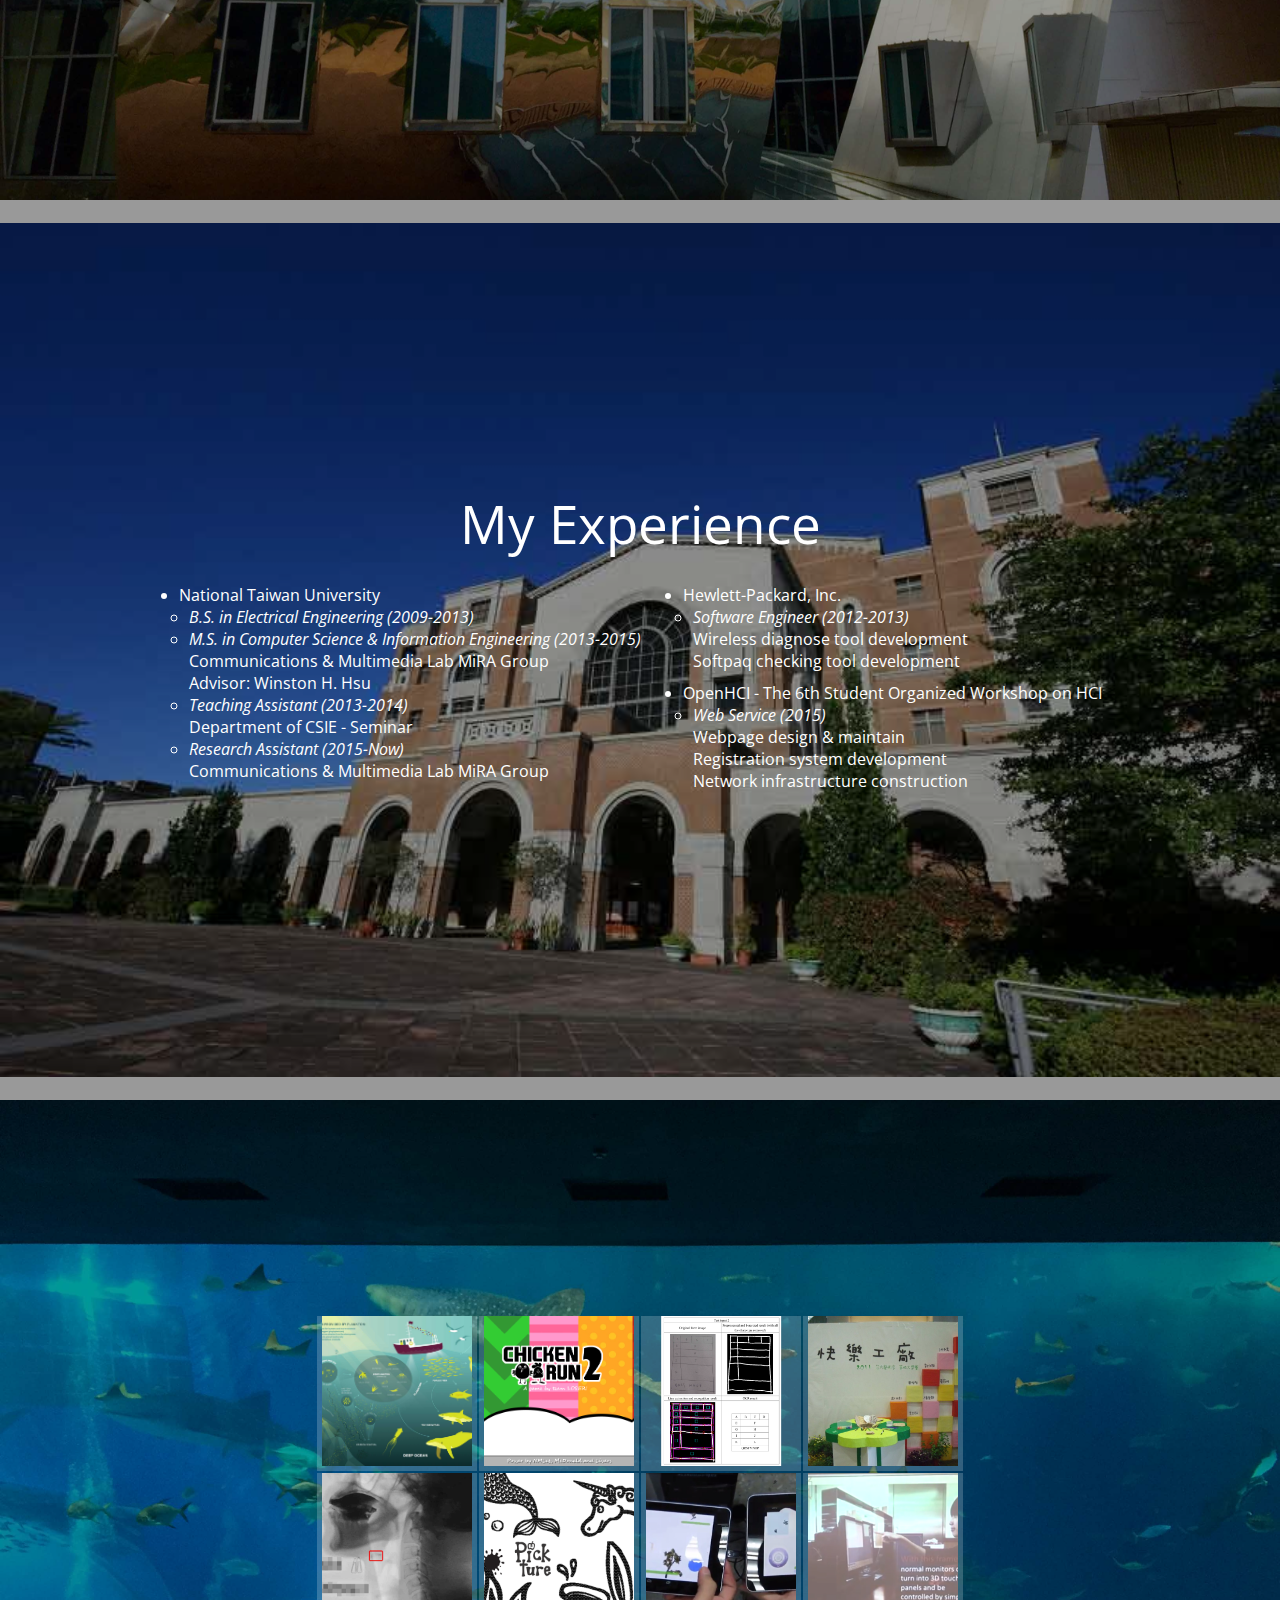
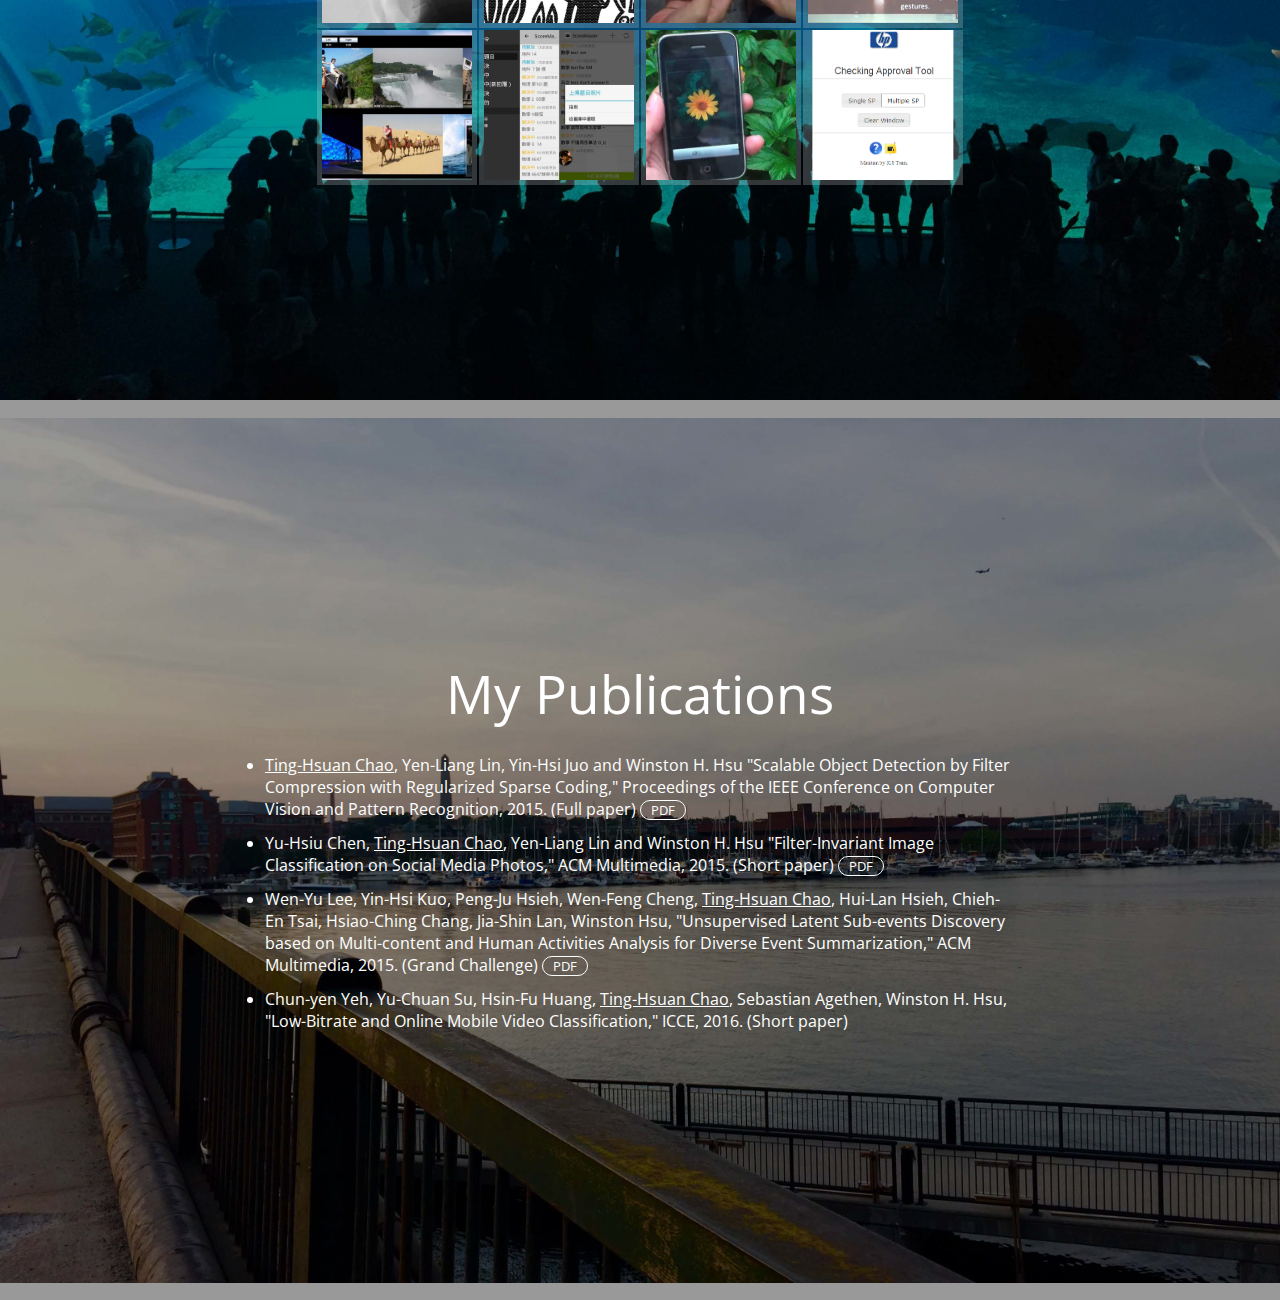
==== commit 28bedec3: "Merge branch 'master' of github.com:joelthchao/joelthchao.github.io" ====
--- a/index.html
+++ b/index.html
@@ -109,6 +109,12 @@
               <li>Novels, coffee, brunch, sweet snack, any kind of feast, jigsaw, movie and swimming</li>
             </ul>
           </li></ul></td></tr>
+          <tr><td><ul><li>Research
+            <ul class='indent_ul'>
+              <li>Scalable Object Detection, Large Scale Image Classification, Scene Recognition</li>
+              <li>Convolutional Neural Network Compression and Speedup, Siamese Network</li>
+            </ul>
+          </li></ul></td></tr>
         </table></center>
       </div>
     </span>
@@ -242,7 +248,7 @@
             ACM Multimedia, 2015. (Grand Challenge) <a target="_blank" class="button" href="pdf/unsupervised_lee_mm_2015.pdf">PDF</a>
           </li></ul></td></tr>
           <tr><td><ul><li>
-            Chun-yen Yeh, Yu-Chuan Su, Hsin-Fu Huang, <u>Ting-Hsuan Chao</u>, Sebastian Agethen, Winston H. Hsu, "Low-Bitrate and Online Mobile Video Classification," ICCE, 2016 (Short paper)
+            Chun-yen Yeh, Yu-Chuan Su, Hsin-Fu Huang, <u>Ting-Hsuan Chao</u>, Sebastian Agethen, Winston H. Hsu, "Low-Bitrate and Online Mobile Video Classification," ICCE, 2016. (Short paper)
           </li></ul></td></tr>
         </table></center>
       </div>
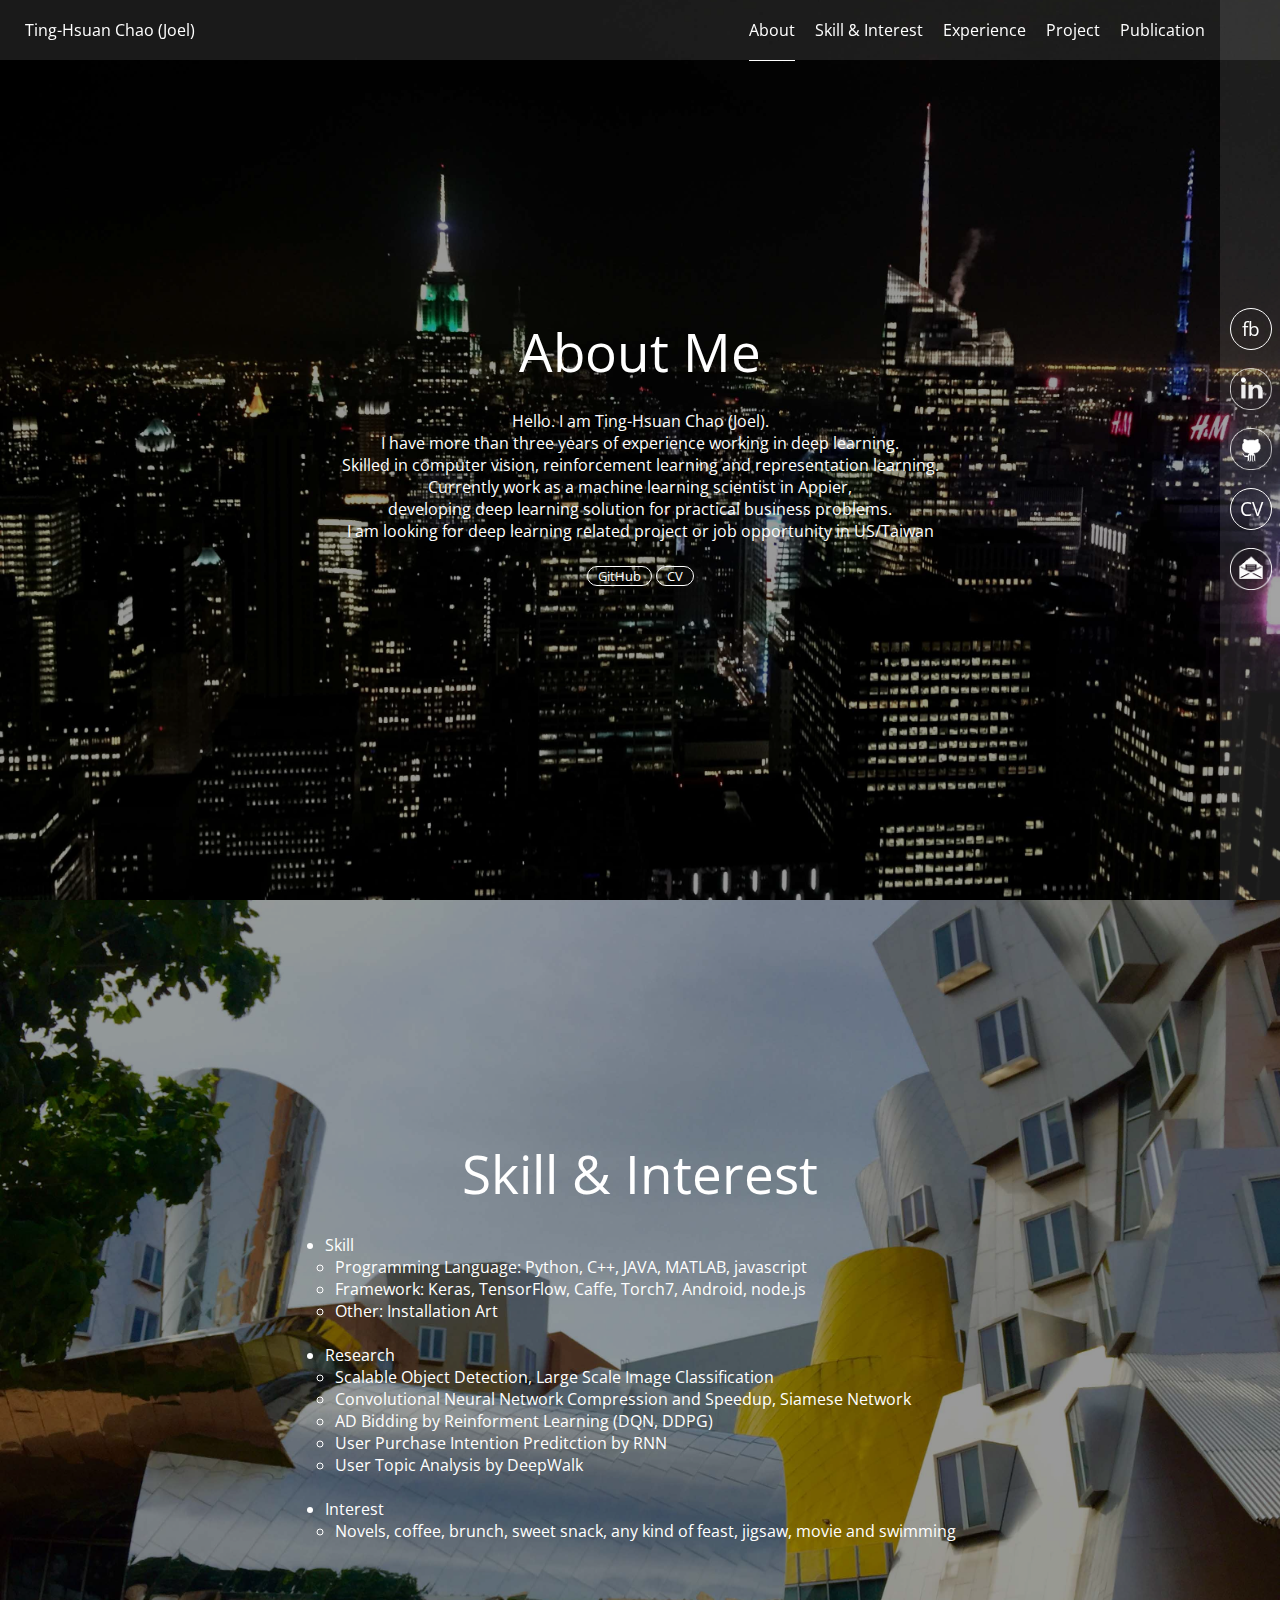
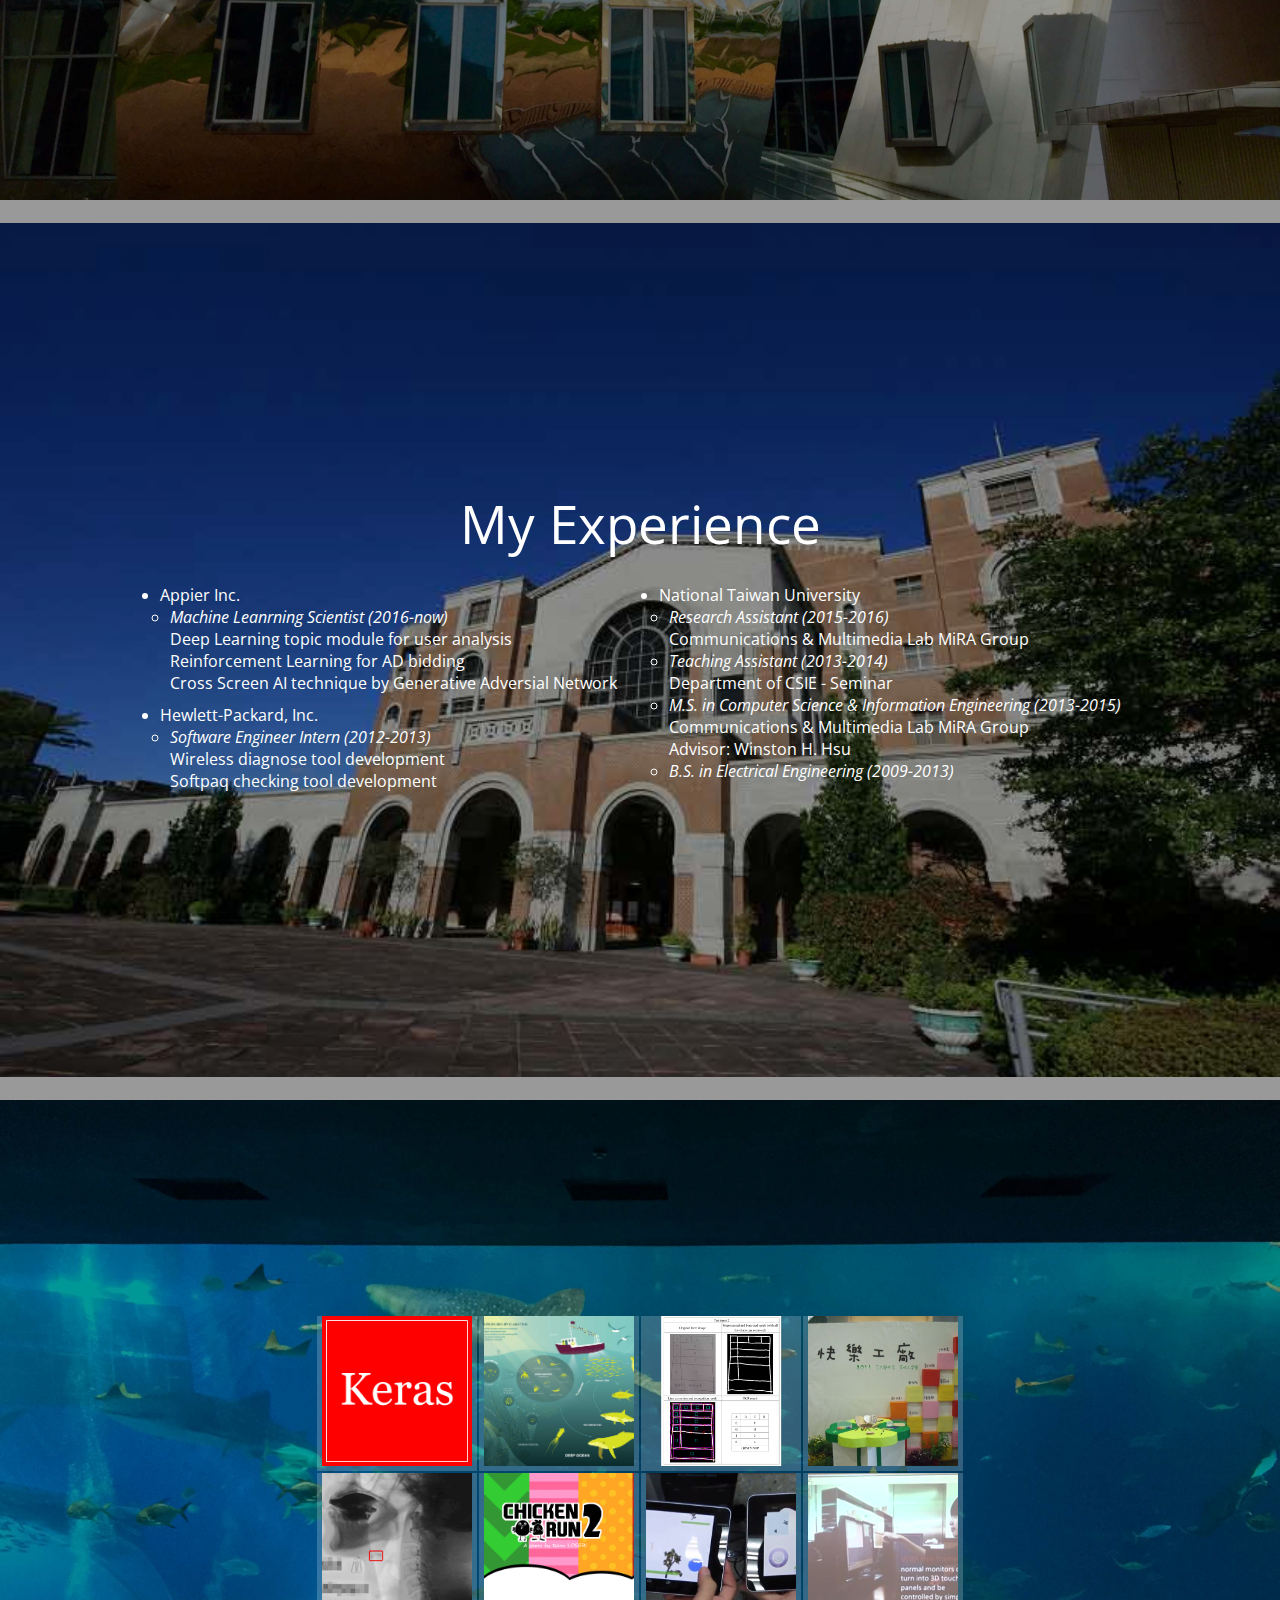
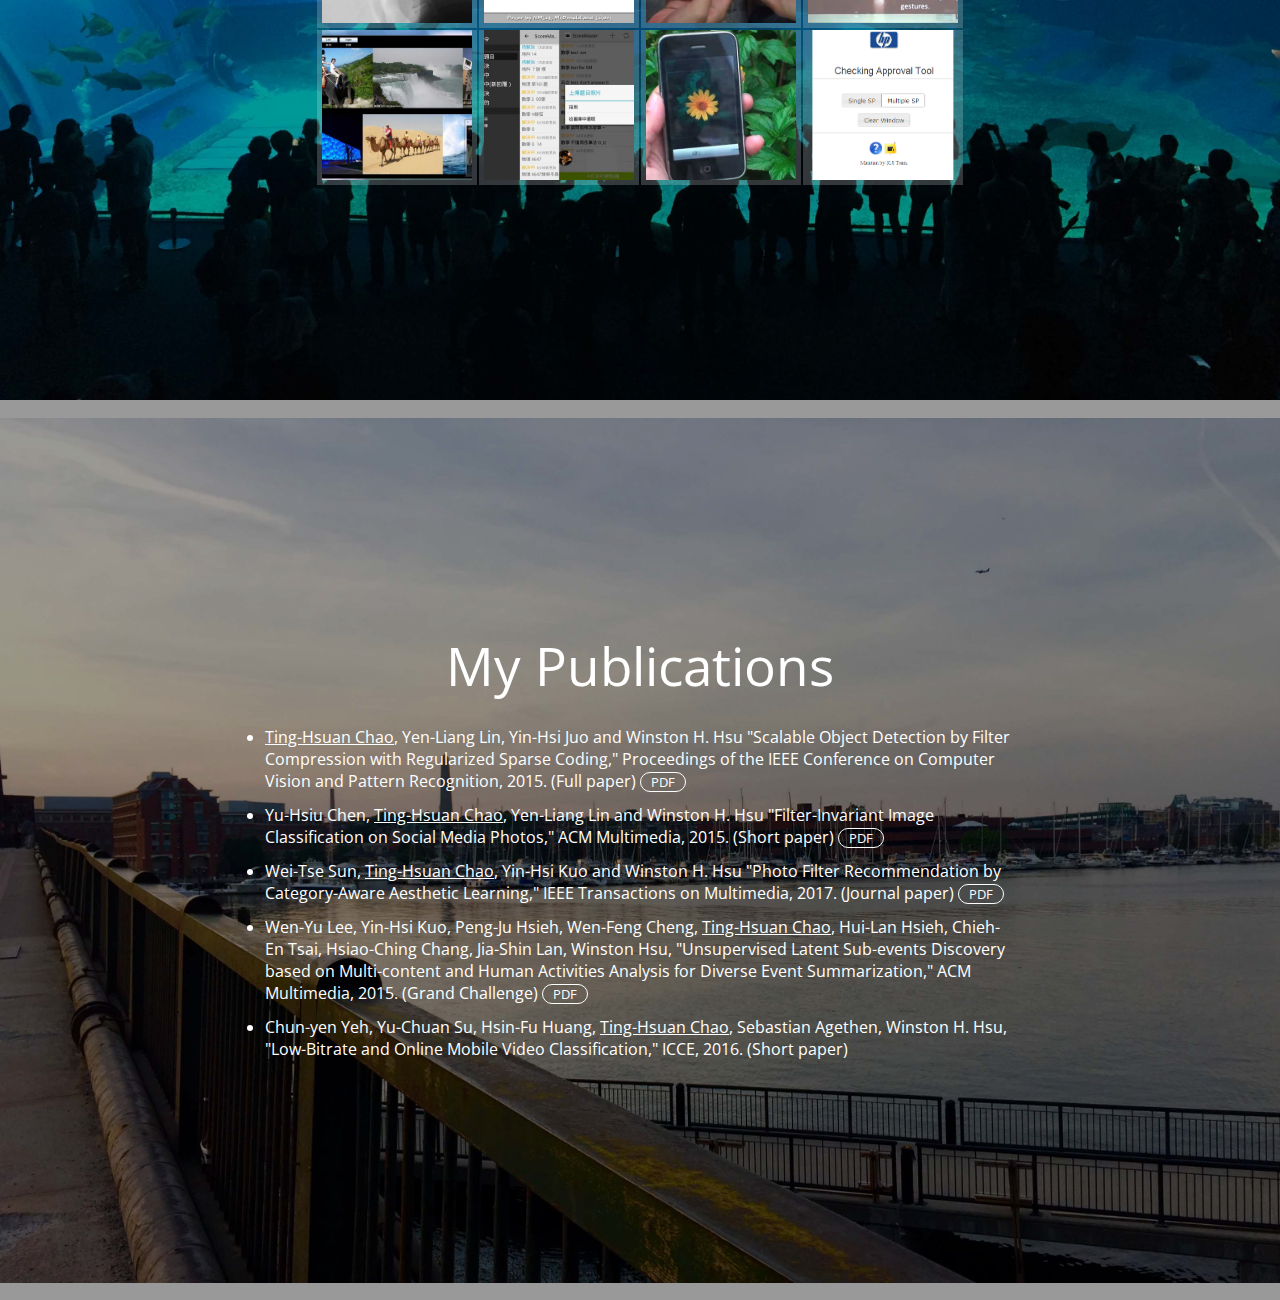
==== commit f690f4fb: "20170408 update" ====
--- a/index.html
+++ b/index.html
@@ -26,7 +26,7 @@
 
   <!-- meta -->
   <meta name="description" content="Ting-Hsuan Chao's personal website">
-  <meta name="keywords" content="Ting-Hsuan Chao, Joel, CV">
+  <meta name="keywords" content="Ting-Hsuan Chao, Joel, joelthchao, Deep learning, Machine learning">
   <meta name="author" content="Ting-Hsuan Chao">
   
   <!-- script, css, font -->
@@ -63,7 +63,7 @@
     <a class="right_a" target= "_blank" href="https://github.com/joelthchao">
       <div class="nav_right_menu_item"><div id="github_icon"></div></div>
     </a>
-    <a class="right_a" target="_blank" href="pdf/tinghsuanchao_cv.pdf">
+    <a class="right_a" target="_blank" href="pdf/tinghsuanchao_industrial_cv.pdf">
       <div class="nav_right_menu_item"><div class="circle_button">CV</div></div>
     </a>
     <div id="email_field">joelthchao@gmail.com</div>
@@ -80,12 +80,13 @@
       <div class="large_font">About Me</div><br>
       <div class="medium_font" >
         Hello. I am Ting-Hsuan Chao (Joel). <br>
-        Recently, I finished M.S. in Computer Science & Information Engineering (National Taiwan University). <br>
-        Now I am a research assistant in Communications & Multimedia Lab, MiRA Group.<br>
-        Mainly focus on Computer Vision and Deep Learning.<br>
-        Currently, I am looking for PhD degree or job opportunity in US/Taiwan<br>
-        <a class="button" target= "_blank" href="pdf/tinghsuanchao_cv.pdf">CV</a> 
+        I have more than three years of experience working in deep learning.<br>
+        Skilled in computer vision, reinforcement learning and representation learning.<br>
+        Currently work as a machine learning scientist in Appier,<br>
+        developing deep learning solution for practical business problems.<br>
+        I am looking for deep learning related project or job opportunity in US/Taiwan<br><br>
         <a class="button" target= "_blank" href="https://github.com/joelthchao">GitHub</a>
+        <a class="button" target= "_blank" href="pdf/tinghsuanchao_industrial_cv.pdf">CV</a>
       </div>
     </span>
   </div>
@@ -99,9 +100,18 @@
         <center><table>
           <tr><td><ul><li>Skill
             <ul class='indent_ul'>
-              <li>Programming Language: C++, Python, JAVA, MATLAB, javascript, HTML, php, Verilog</li>
-              <li>Platform Development: TensorFlow, Caffe, Torch7, Android, node.js, MFC, Altera DE2, ShiVa3D</li>
+              <li>Programming Language: Python, C++, JAVA, MATLAB, javascript</li>
+              <li>Framework: Keras, TensorFlow, Caffe, Torch7, Android, node.js</li>
               <li>Other: Installation Art</li>
+            </ul>
+          </li></ul></td></tr>
+          <tr><td><ul><li>Research
+            <ul class='indent_ul'>
+              <li>Scalable Object Detection, Large Scale Image Classification</li>
+              <li>Convolutional Neural Network Compression and Speedup, Siamese Network</li>
+              <li>AD Bidding by Reinforment Learning (DQN, DDPG)</li>
+              <li>User Purchase Intention Preditction by RNN</li>
+              <li>User Topic Analysis by DeepWalk</li>
             </ul>
           </li></ul></td></tr>
           <tr><td><ul><li>Interest
@@ -109,12 +119,6 @@
               <li>Novels, coffee, brunch, sweet snack, any kind of feast, jigsaw, movie and swimming</li>
             </ul>
           </li></ul></td></tr>
-          <tr><td><ul><li>Research
-            <ul class='indent_ul'>
-              <li>Scalable Object Detection, Large Scale Image Classification, Scene Recognition</li>
-              <li>Convolutional Neural Network Compression and Speedup, Siamese Network</li>
-            </ul>
-          </li></ul></td></tr>
         </table></center>
       </div>
     </span>
@@ -128,11 +132,36 @@
       <div class="medium_font">        
         <center><table>
           <tr>
+            <td><ul><li>
+              Appier Inc.<br>
+              <ul class='indent_ul'>
+                <li>
+                  <i>Machine Leanrning Scientist (2016-now)</i><br>
+                  Deep Learning topic module for user analysis<br>
+                  Reinforcement Learning for AD bidding<br>
+                  Cross Screen AI technique by Generative Adversial Network
+                </li>
+              </ul>
+              </li>
+              <li>Hewlett-Packard, Inc.<br>
+              <ul class='indent_ul'>
+                <li>
+                  <i>Software Engineer Intern (2012-2013)</i><br>              
+                  Wireless diagnose tool development<br>
+                  Softpaq checking tool development
+                </li>
+              </ul>
+            </li></ul></td>
             <td><ul><li>
               National Taiwan University<br>
               <ul class='indent_ul'>
                 <li>
-                  <i>B.S. in Electrical Engineering (2009-2013)</i>
+                  <i>Research Assistant (2015-2016)</i><br>
+                  Communications & Multimedia Lab MiRA Group
+                </li>
+                <li>
+                  <i>Teaching Assistant (2013-2014)</i><br>
+                  Department of CSIE - Seminar
                 </li>
                 <li>
                   <i>M.S. in Computer Science & Information Engineering (2013-2015)</i><br>
@@ -140,35 +169,10 @@
                   Advisor: Winston H. Hsu
                 </li>
                 <li>
-                  <i>Teaching Assistant (2013-2014)</i><br>
-                  Department of CSIE - Seminar
-                </li>
-                <li>
-                  <i>Research Assistant (2015-Now)</i><br>
-                  Communications & Multimedia Lab MiRA Group
+                  <i>B.S. in Electrical Engineering (2009-2013)</i>
                 </li>
               </ul>
             </li></ul></td>
-            <td><ul><li>
-              Hewlett-Packard, Inc.<br>
-              <ul class='indent_ul'>
-                <li>
-                  <i>Software Engineer (2012-2013)</i><br>              
-                  Wireless diagnose tool development<br>
-                  Softpaq checking tool development
-                </li>
-              </ul>
-              </li><li>
-              OpenHCI - The 6th Student Organized Workshop on HCI<br>
-              <ul class='indent_ul'>
-                <li>
-                  <i>Web Service (2015)</i><br>
-                  Webpage design & maintain<br>
-                  Registration system development<br>
-                  Network infrastructure construction
-                </li>
-              </ul>
-            </li></ul></td>
           </tr>
         </table></center>        
       </div>
@@ -182,25 +186,26 @@
       <div class="medium_font">        
         <center><table>
           <tr>
+            <td class="project_block">
+              <div class="project_image_frame"><a class="pj" href="img/pj_keras_full.png" title="Contributer: commit 800+
+               lines, answer 130+ and close 70+ issues."><img class="project_img" src="img/pj_keras.png" alt=""/></a></div>
+            </td>
             <td class="project_block">              
               <div class="project_image_frame"><a class="pj" href="img/pj_ndsb.jpg" title="Learn to recognize plankton by training convolutional neural networks. Rank #51/1049 (4.9%) in Kaggle-NDSB competition. https://www.kaggle.com/c/datasciencebowl/leaderboard"><img class="project_img" src="img/pj_ndsb.jpg" alt="" /></a></div>
             </td>
             <td class="project_block">
+              <div class="project_image_frame"><a class="pj" href="img/pj_dip.png" title="A project of Digital Image Processing. Its function is parsing handmade form to MS Word's form."><img class="project_img" src="img/pj_dip.png" alt=""/></a></div>
+            </td>
+            <td class="project_block">
+              <div class="project_image_frame"><a class="pj" href="img/pj_factor.jpg" title="First Place in stallation art competition in NTU Art Festival. Exhibited in Liberal Education Classroom Building in 2011 Spring."><img class="project_img" src="img/pj_factor.jpg" alt=""/></a></div>
+            </td>
+          </tr>
+          <tr>
+            <td class="project_block">
+              <div class="project_image_frame"><a class="pj" href="img/pj_ntuh.jpg" title="A MATLAB program able to track hyoid bone in x-ray video and analyze the trajectory of hyoid bone to diagnose patient's swallow function and evaluate effect of rehabilitation."><img class="project_img" src="img/pj_ntuh.jpg" alt=""/></a></div>
+            </td>
+            <td class="project_block">
               <div class="project_image_frame"><a class="pj" href="img/pj_chicken.png" title="A javascript based tempo game with kinect control. Check it out at http://ppt.cc/KOh5"><img class="project_img" src="img/pj_chicken.png" alt=""/></a></div>
-            </td>              
-            <td class="project_block">
-              <div class="project_image_frame"><a class="pj" href="img/pj_dip.png" title="A project of Digital Image Processing. Its function is parsing handmade form to MS Word's form."><img class="project_img" src="img/pj_dip.png" alt=""/></a></div>
-            </td>
-            <td class="project_block">
-              <div class="project_image_frame"><a class="pj" href="img/pj_factor.jpg" title="First Place in stallation art competition in NTU Art Festival. Exhibited in Liberal Education Classroom Building in 2011 Spring."><img class="project_img" src="img/pj_factor.jpg" alt=""/></a></div>
-            </td>
-          </tr>
-          <tr>
-            <td class="project_block">
-              <div class="project_image_frame"><a class="pj" href="img/pj_ntuh.jpg" title="A MATLAB program able to track hyoid bone in x-ray video and analyze the trajectory of hyoid bone to diagnose patient's swallow function and evaluate effect of rehabilitation."><img class="project_img" src="img/pj_ntuh.jpg" alt=""/></a></div>
-            </td>
-            <td class="project_block">
-              <div class="project_image_frame"><a class="pj" href="img/pj_pickture.png" title="An iOS multiplayer drawing game with social interaction."><img class="project_img" src="img/pj_pickture.png" alt=""/></a></div>
             </td>
             <td class="project_block">
               <div class="project_image_frame"><a class="pj" href="img/pj_snow.jpg" title="An Android multiplayer shooting game. Check it out at http://ppt.cc/OOvZ"><img class="project_img" src="img/pj_snow.jpg" alt=""/></a></div>
@@ -240,6 +245,9 @@
           </li></ul></td></tr>
           <tr><td><ul><li>
             Yu-Hsiu Chen, <u>Ting-Hsuan Chao</u>, Yen-Liang Lin and Winston H. Hsu "Filter-Invariant Image Classification on Social Media Photos," ACM Multimedia, 2015. (Short paper) <a target="_blank" class="button" href="pdf/filter_chen_mm_2015.pdf">PDF</a>
+          </li></ul></td></tr>
+          <tr><td><ul><li>
+            Wei-Tse Sun, <u>Ting-Hsuan Chao</u>, Yin-Hsi Kuo and Winston H. Hsu "Photo Filter Recommendation by Category-Aware Aesthetic Learning," IEEE Transactions on Multimedia, 2017. (Journal paper) <a target="_blank" class="button" href="pdf/photo_sun_tmm_2017.pdf">PDF</a>
           </li></ul></td></tr>
           <tr><td><ul><li>
             Wen-Yu Lee, Yin-Hsi Kuo, Peng-Ju Hsieh, Wen-Feng Cheng, <u>Ting-Hsuan Chao</u>, Hui-Lan Hsieh,
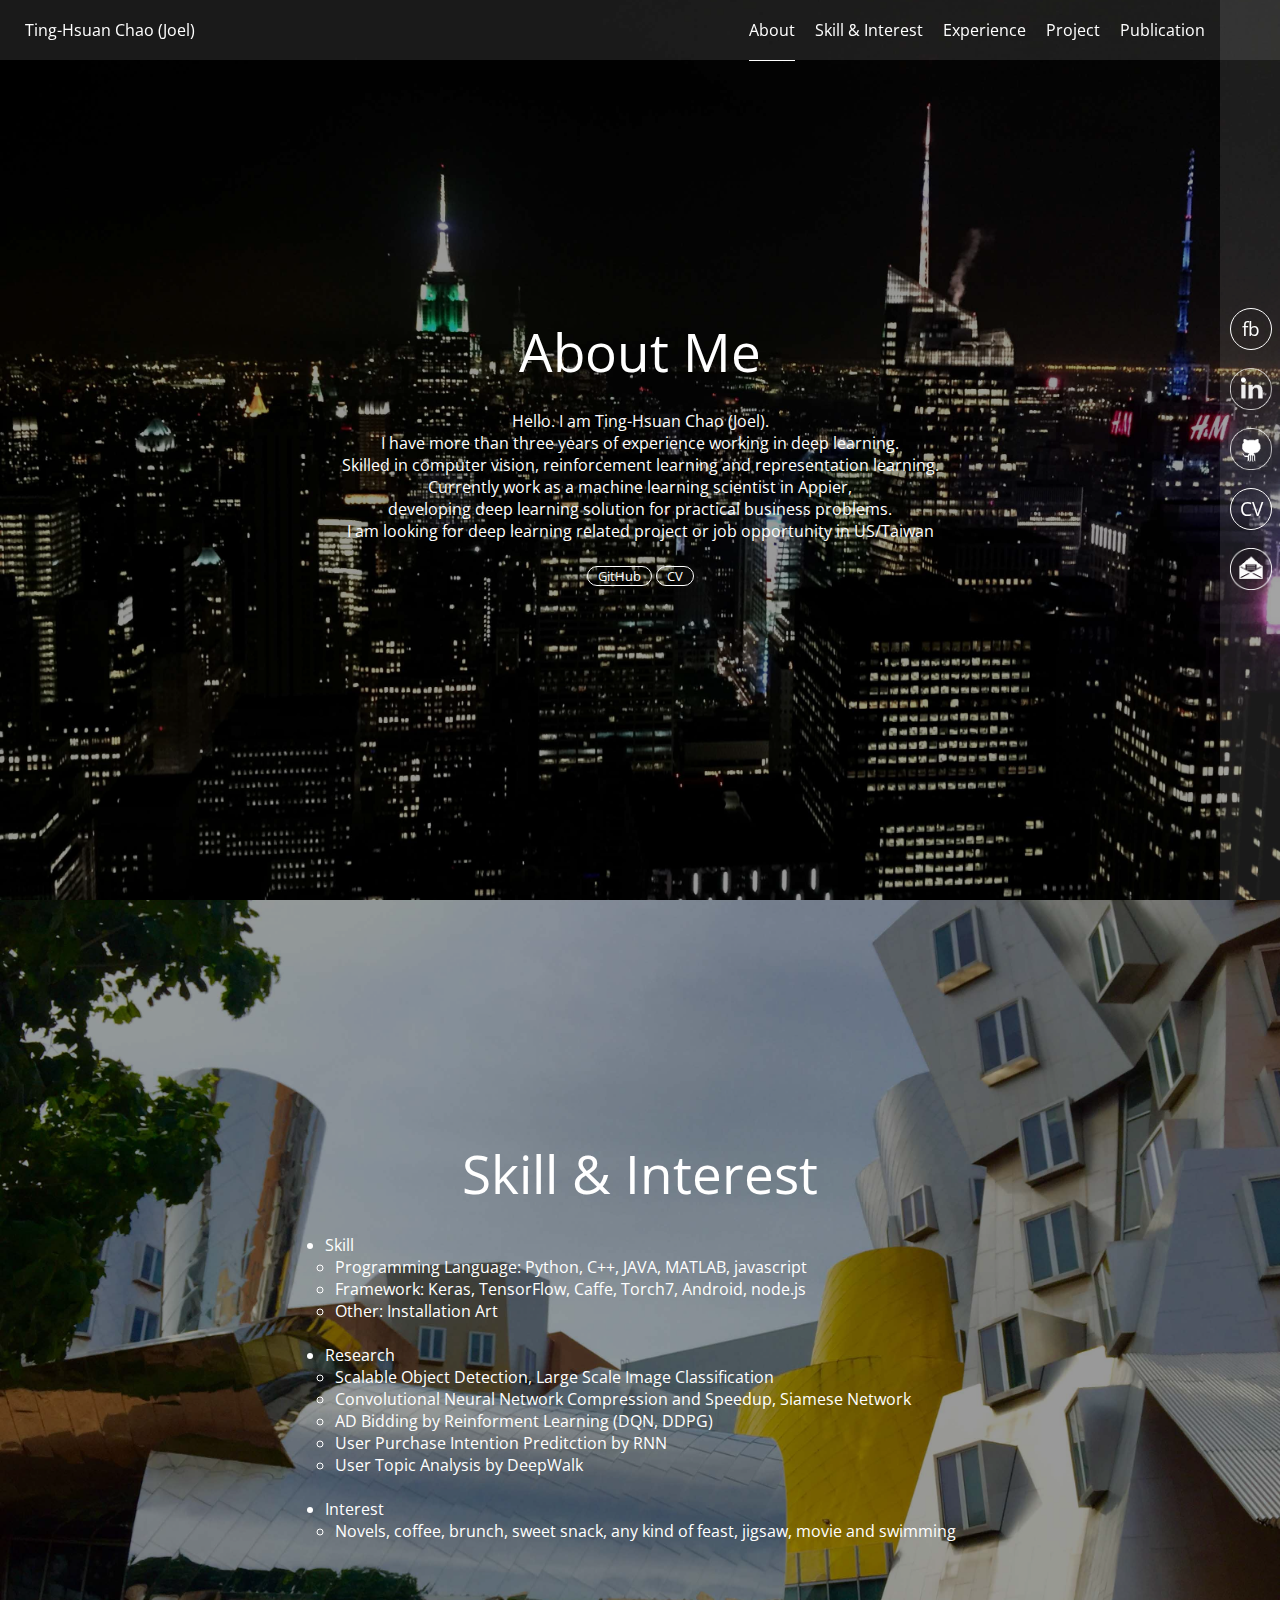
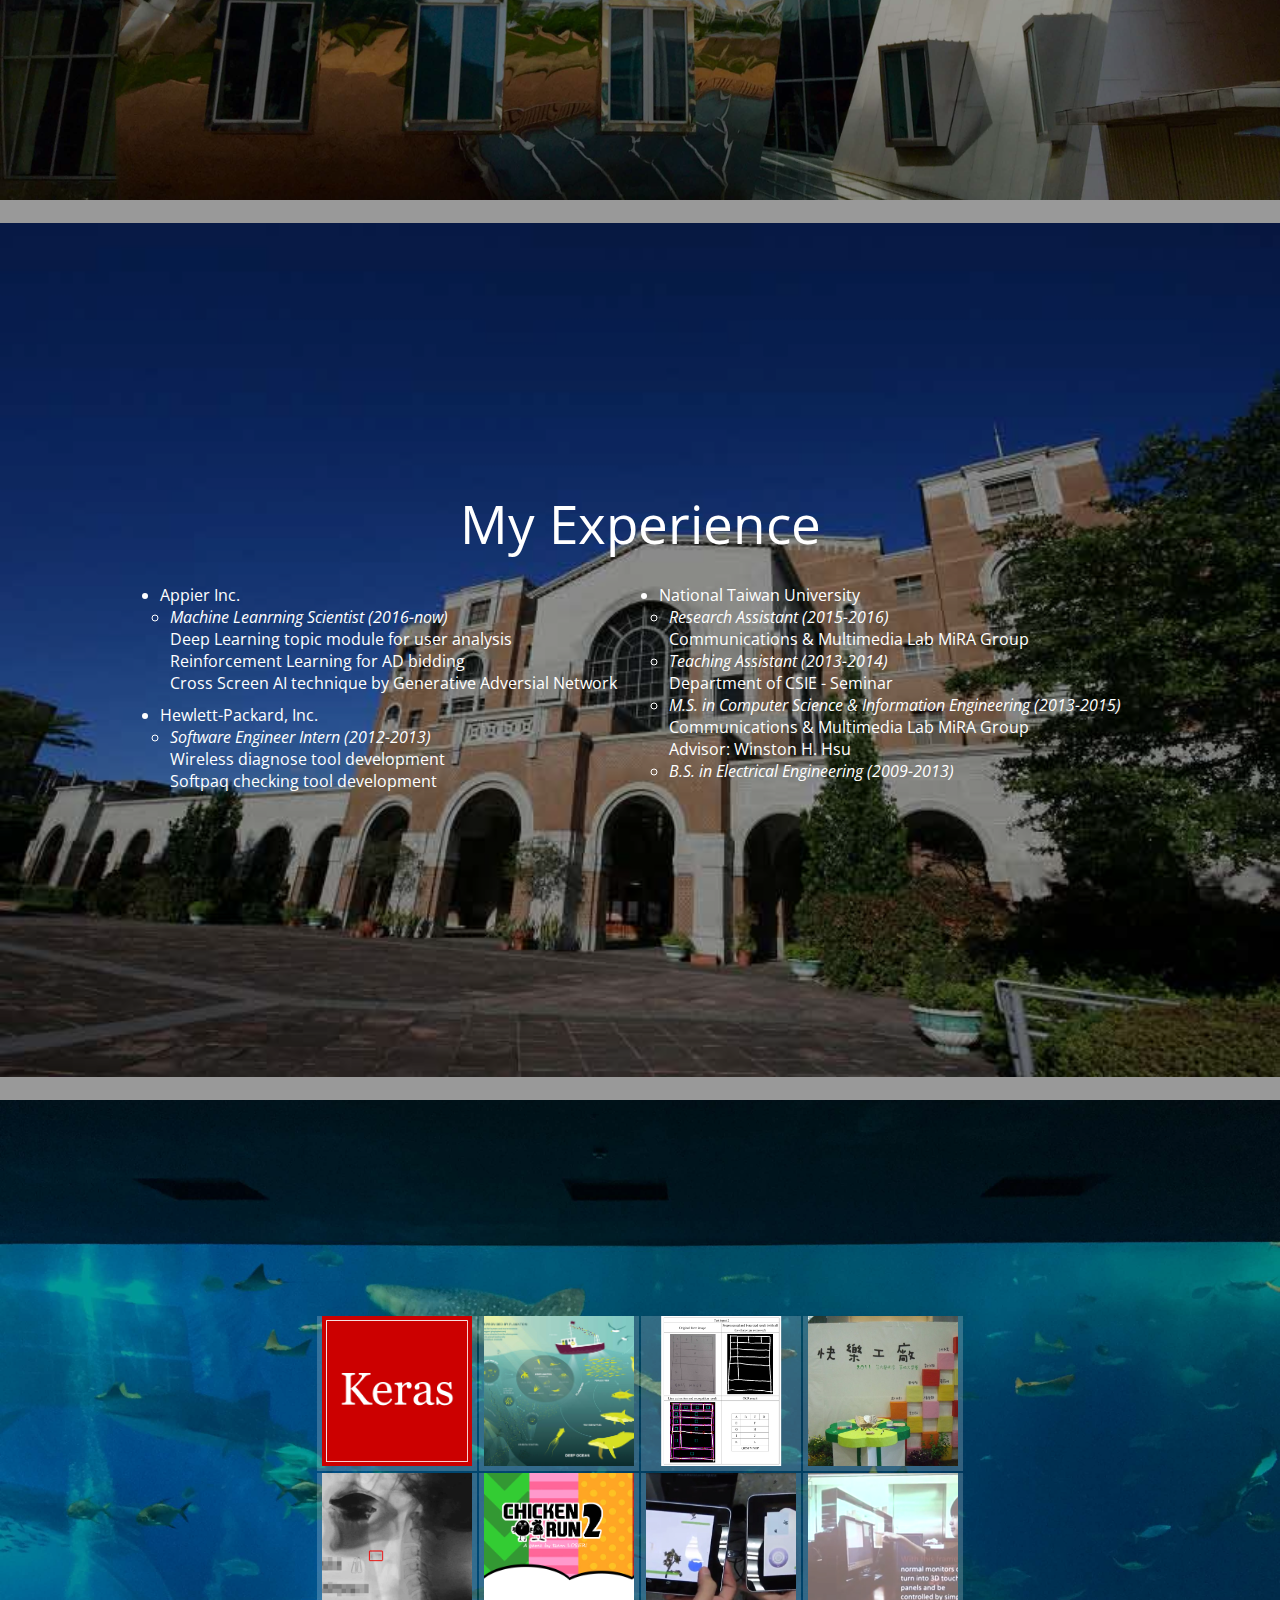
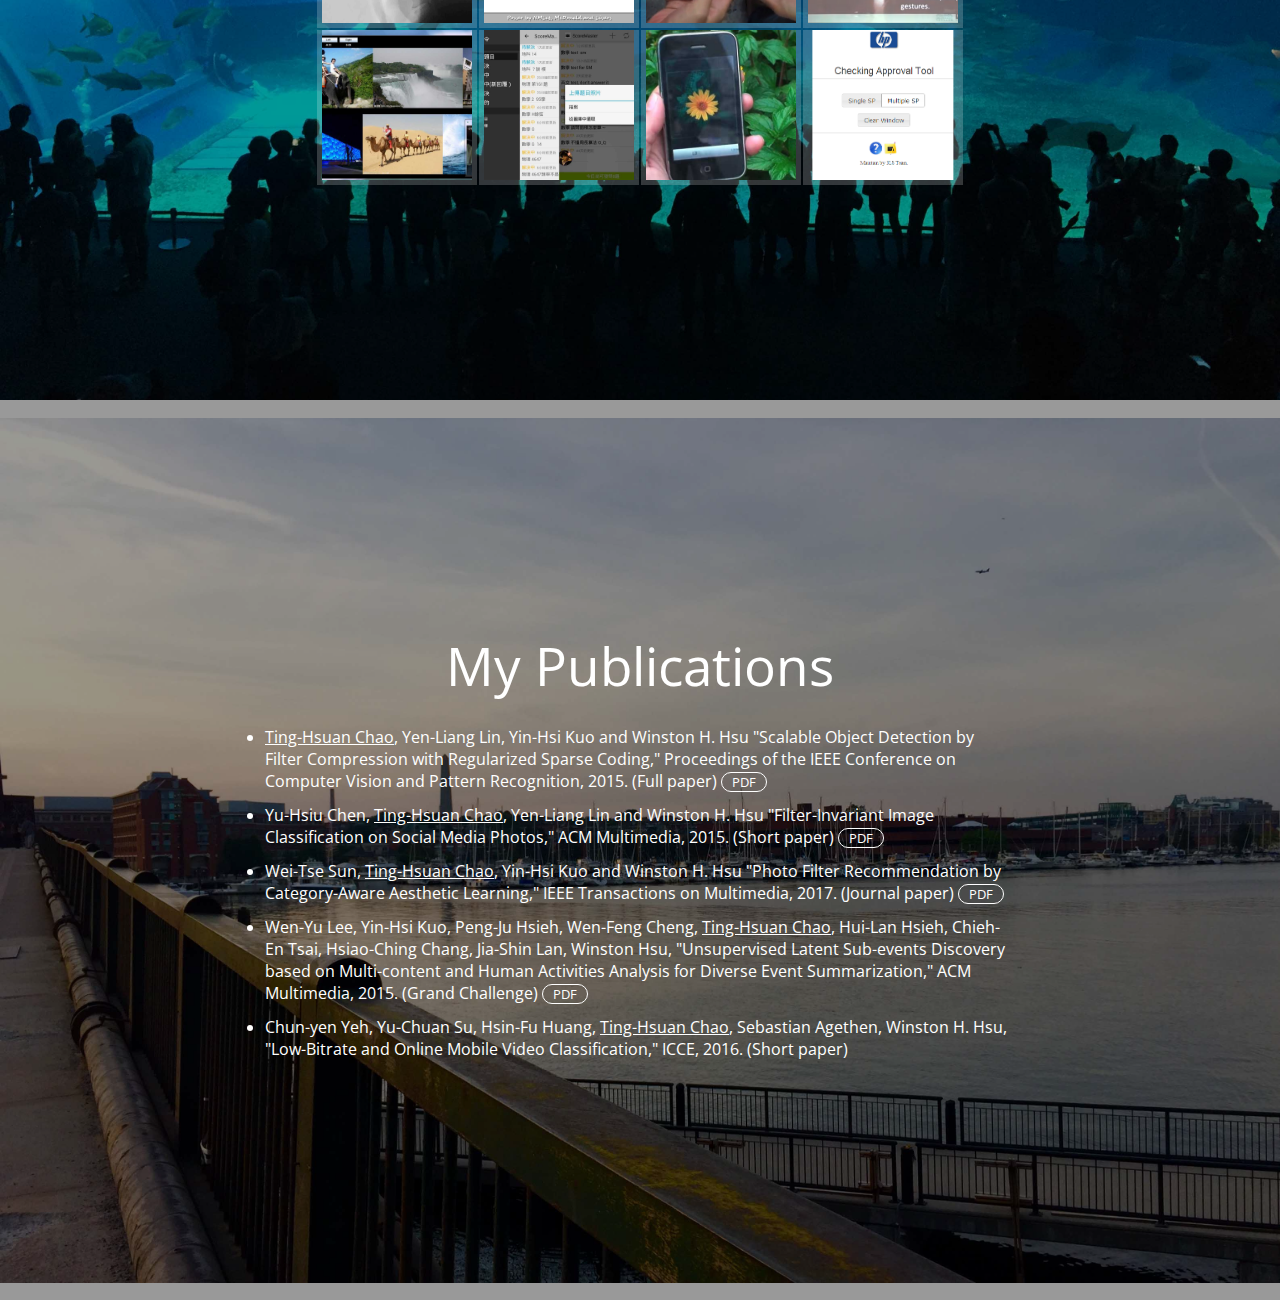
==== commit 01fdab50: "fix typo" ====
--- a/index.html
+++ b/index.html
@@ -241,7 +241,7 @@
       <div class="medium_font">        
         <center><table>
           <tr><td><ul><li>
-            <u>Ting-Hsuan Chao</u>, Yen-Liang Lin, Yin-Hsi Juo and Winston H. Hsu "Scalable Object Detection by Filter Compression with Regularized Sparse Coding," Proceedings of the IEEE Conference on Computer Vision and Pattern Recognition, 2015. (Full paper) <a target="_blank" class="button" href="pdf/scalable_chao_cvpr_2015.pdf">PDF</a>
+            <u>Ting-Hsuan Chao</u>, Yen-Liang Lin, Yin-Hsi Kuo and Winston H. Hsu "Scalable Object Detection by Filter Compression with Regularized Sparse Coding," Proceedings of the IEEE Conference on Computer Vision and Pattern Recognition, 2015. (Full paper) <a target="_blank" class="button" href="pdf/scalable_chao_cvpr_2015.pdf">PDF</a>
           </li></ul></td></tr>
           <tr><td><ul><li>
             Yu-Hsiu Chen, <u>Ting-Hsuan Chao</u>, Yen-Liang Lin and Winston H. Hsu "Filter-Invariant Image Classification on Social Media Photos," ACM Multimedia, 2015. (Short paper) <a target="_blank" class="button" href="pdf/filter_chen_mm_2015.pdf">PDF</a>
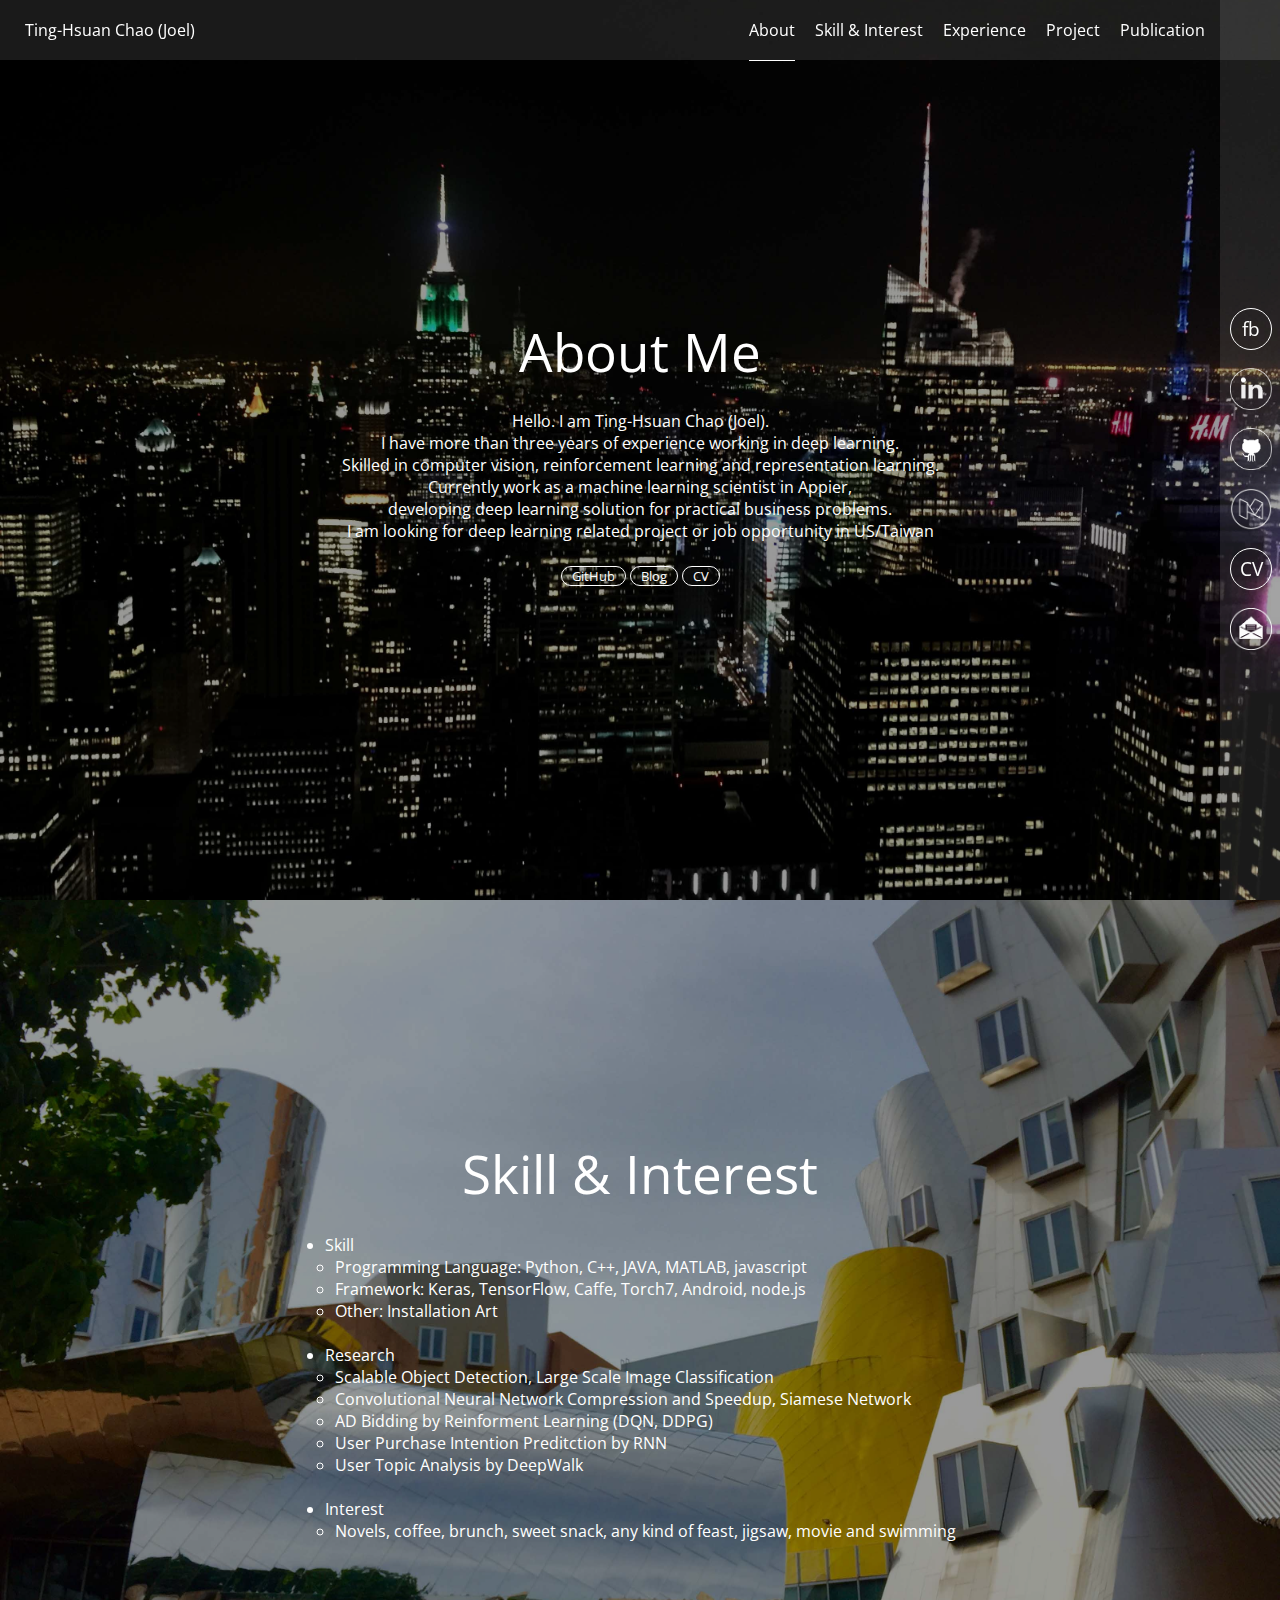
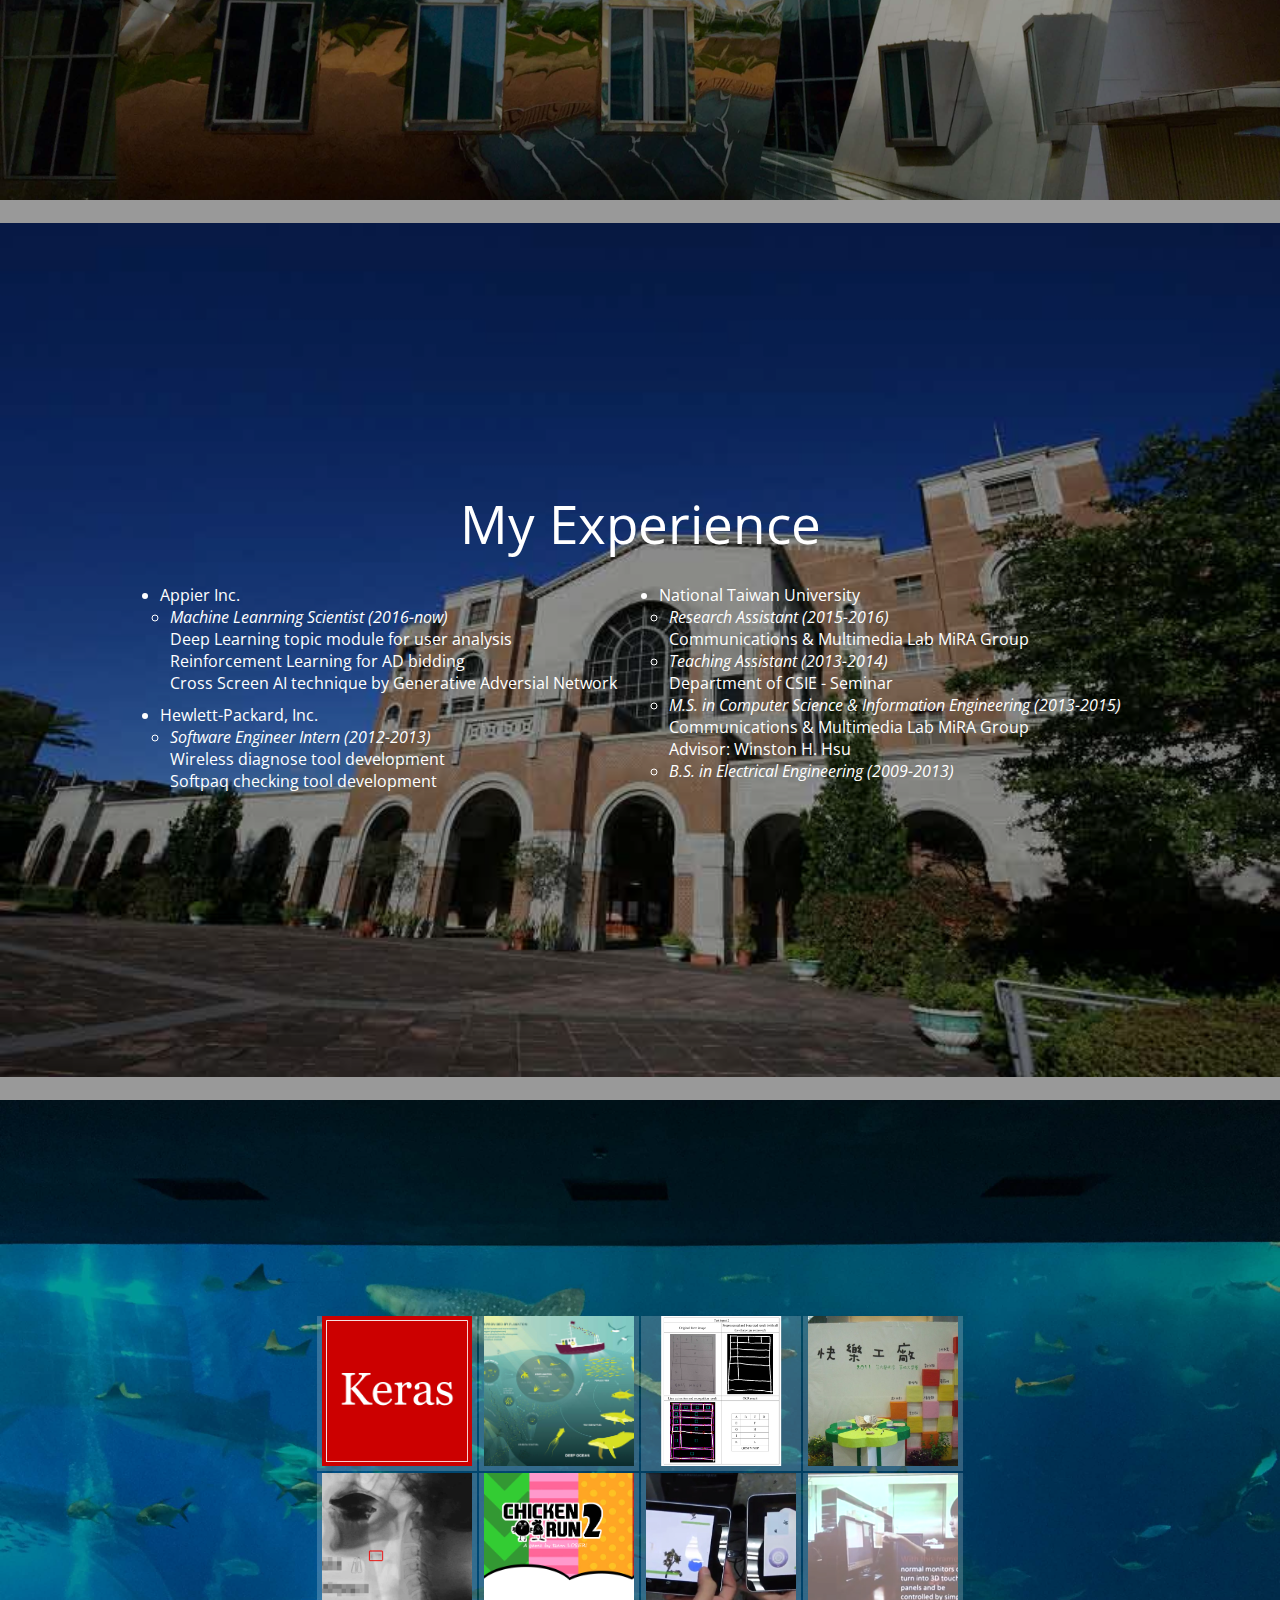
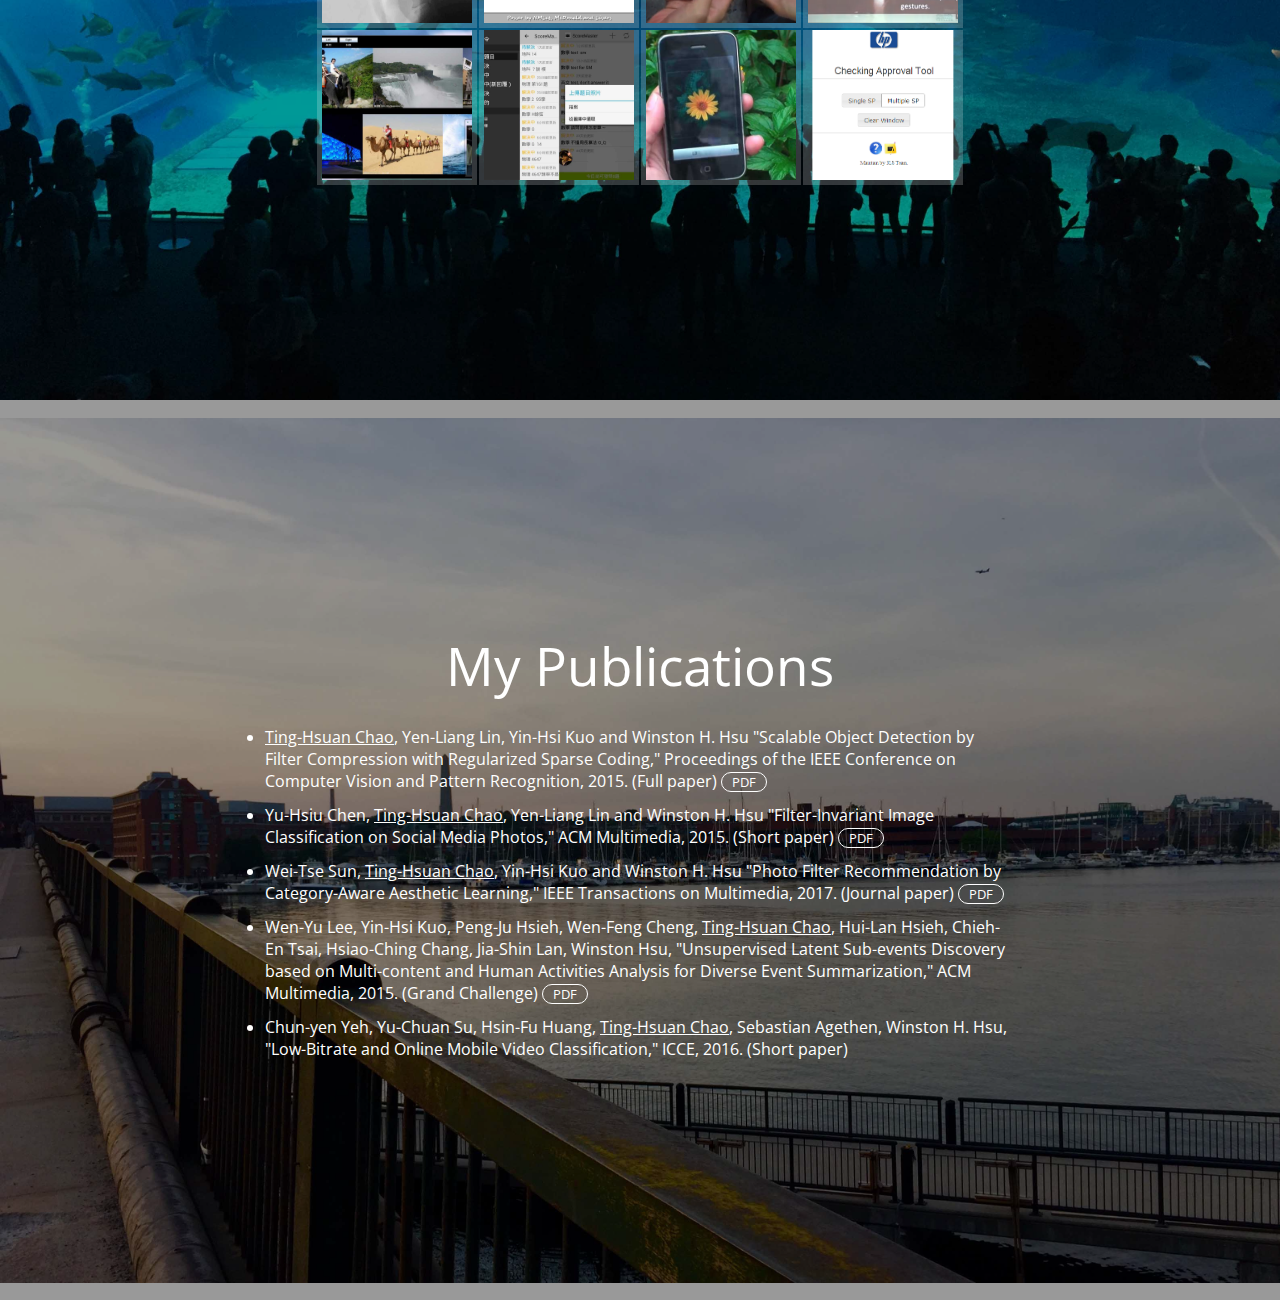
==== commit f5414af3: "add medium blog" ====
--- a/index.html
+++ b/index.html
@@ -63,6 +63,9 @@
     <a class="right_a" target= "_blank" href="https://github.com/joelthchao">
       <div class="nav_right_menu_item"><div id="github_icon"></div></div>
     </a>
+    <a class="right_a" target="_blank" href="https://medium.com/joelthchao">
+      <div class="nav_right_menu_item"><div id="medium_icon"></div></div>
+    </a>
     <a class="right_a" target="_blank" href="pdf/tinghsuanchao_industrial_cv.pdf">
       <div class="nav_right_menu_item"><div class="circle_button">CV</div></div>
     </a>
@@ -86,6 +89,7 @@
         developing deep learning solution for practical business problems.<br>
         I am looking for deep learning related project or job opportunity in US/Taiwan<br><br>
         <a class="button" target= "_blank" href="https://github.com/joelthchao">GitHub</a>
+        <a class="button" target= "_blank" href="https://medium.com/joelthchao">Blog</a>
         <a class="button" target= "_blank" href="pdf/tinghsuanchao_industrial_cv.pdf">CV</a>
       </div>
     </span>
--- a/css/main.css
+++ b/css/main.css
@@ -230,6 +230,14 @@
     height: 42px;
     margin-left: 10px;
     background: url(../img/linkedin_icon.png) no-repeat center center;
+    background-size: 100%;
+}
+
+#medium_icon{
+    width: 42px;
+    height: 42px;
+    margin-left: 10px;
+    background: url(../img/medium_logo.png) no-repeat center center;
     background-size: 100%;
 }
 
